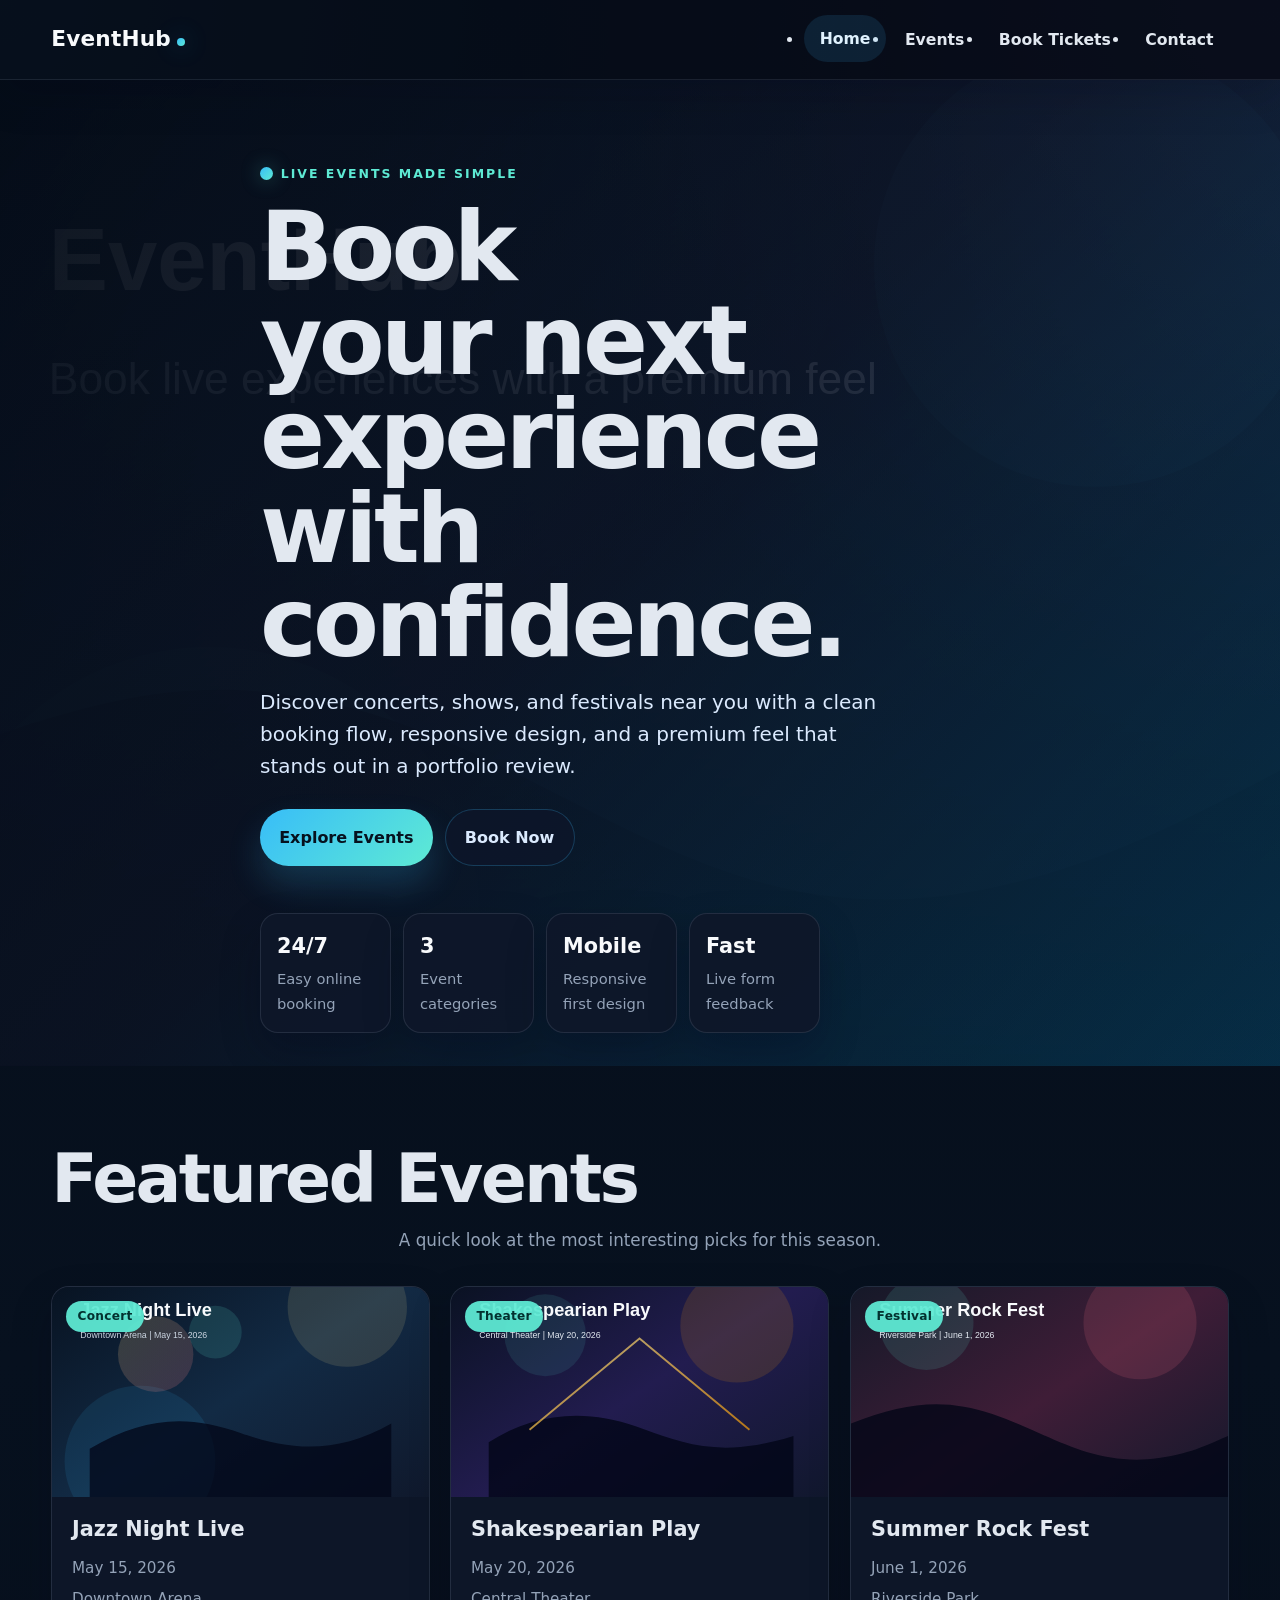
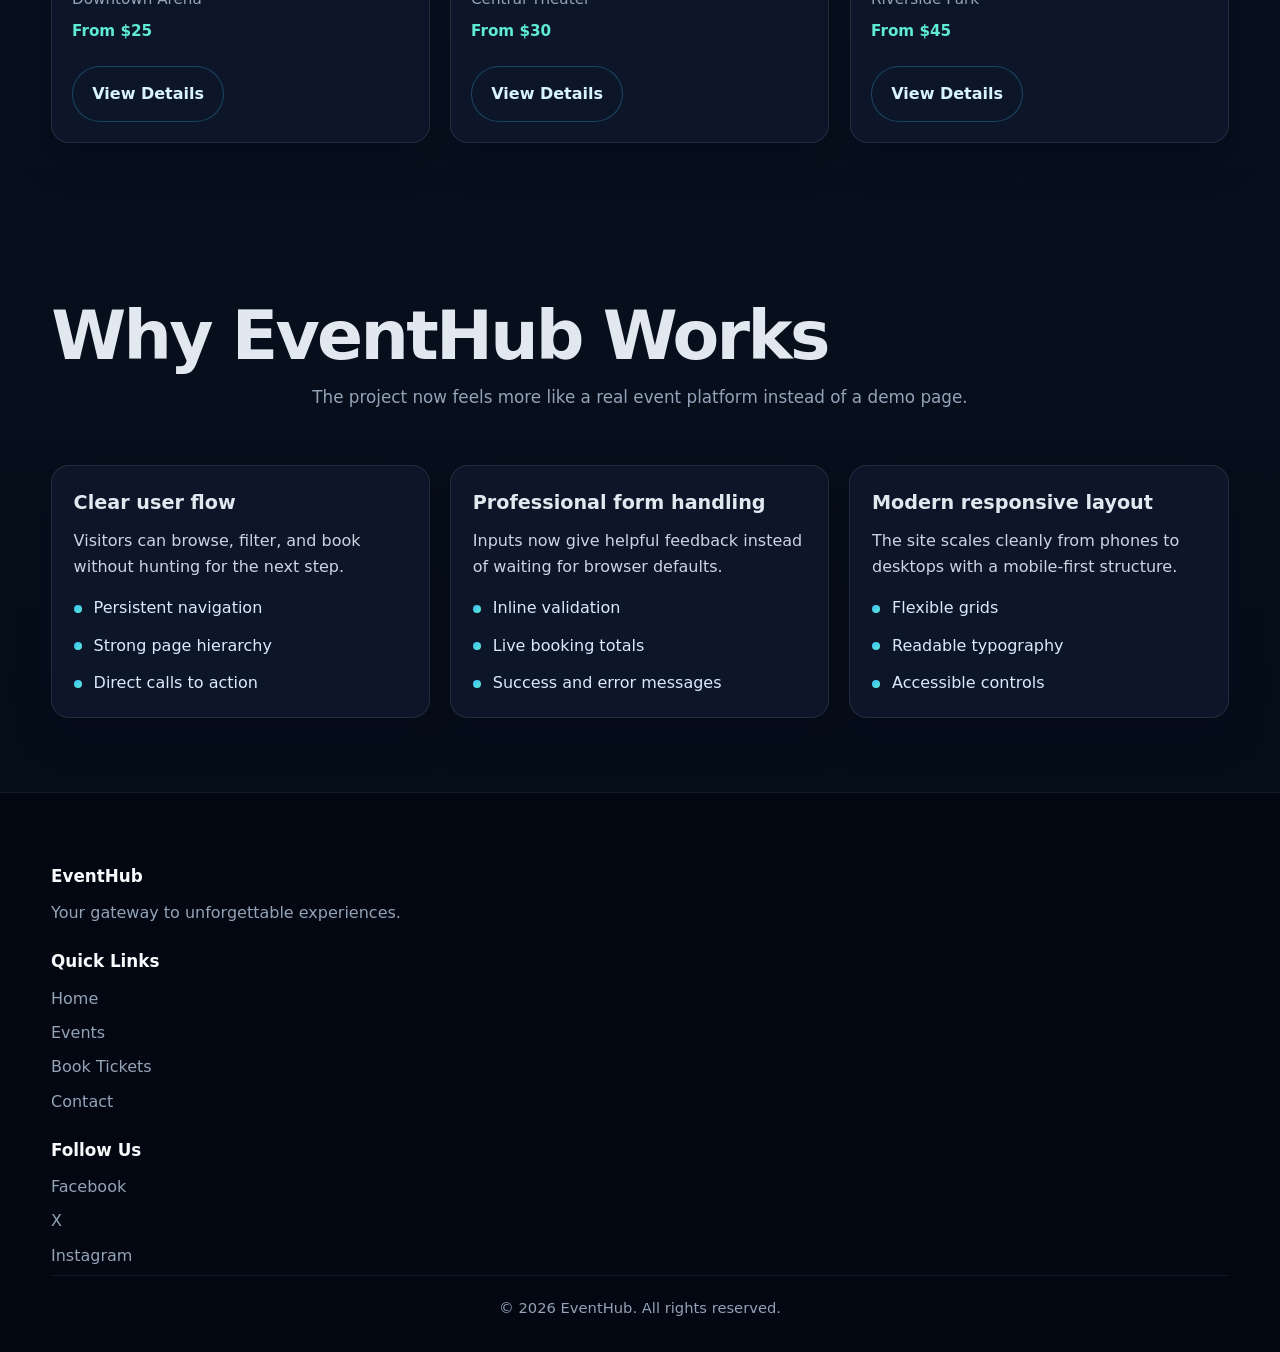
==== index.html @ 96f81054 "Initial version" ====
<!DOCTYPE html>
<html lang="en">
<head>
    <meta charset="UTF-8">
    <meta name="viewport" content="width=device-width, initial-scale=1.0">
    <meta
        name="description"
        content="EventHub is a polished event booking website for concerts, theater, and festivals with responsive browsing and easy ticket booking."
    >
    <title>EventHub | Book Your Next Experience</title>
    <link rel="stylesheet" href="css/styles.css">
</head>
<body>
    <a class="skip-link" href="#main-content">Skip to content</a>

    <nav class="navbar" aria-label="Primary">
        <div class="navbar-container container">
            <div class="navbar-logo">
                <a href="index.html">EventHub</a>
            </div>
            <button class="nav-toggle" type="button" aria-label="Toggle navigation" aria-controls="primary-navigation" aria-expanded="false">
                &#9776;
            </button>
            <ul class="nav-menu" id="primary-navigation">
                <li class="nav-item"><a href="index.html" class="nav-link active" aria-current="page">Home</a></li>
                <li class="nav-item"><a href="events.html" class="nav-link">Events</a></li>
                <li class="nav-item"><a href="booking.html" class="nav-link">Book Tickets</a></li>
                <li class="nav-item"><a href="contact.html" class="nav-link">Contact</a></li>
            </ul>
        </div>
    </nav>

    <main id="main-content">
        <section class="hero">
            <video autoplay muted loop playsinline class="hero-video" poster="images/hero-poster.svg">
                <source src="https://media.w3.org/cc0-video/flower.mp4" type="video/mp4">
                Your browser does not support the video tag.
            </video>
            <div class="hero-content container">
                <span class="hero-eyebrow">Live events made simple</span>
                <h1>Book your next experience with confidence.</h1>
                <p>
                    Discover concerts, shows, and festivals near you with a clean booking flow, responsive design,
                    and a premium feel that stands out in a portfolio review.
                </p>
                <div class="hero-actions">
                    <a href="events.html" class="cta-button">Explore Events</a>
                    <a href="booking.html" class="secondary-button">Book Now</a>
                </div>
                <ul class="hero-stats" aria-label="Platform highlights">
                    <li>
                        <strong>24/7</strong>
                        <span>Easy online booking</span>
                    </li>
                    <li>
                        <strong>3</strong>
                        <span>Event categories</span>
                    </li>
                    <li>
                        <strong>Mobile</strong>
                        <span>Responsive first design</span>
                    </li>
                    <li>
                        <strong>Fast</strong>
                        <span>Live form feedback</span>
                    </li>
                </ul>
            </div>
        </section>

        <section class="featured-events">
            <div class="container">
                <h2>Featured Events</h2>
                <p class="section-subtitle">A quick look at the most interesting picks for this season.</p>

                <div class="events-grid">
                    <article class="event-card">
                        <div class="event-image">
                            <img src="images/jazz-night.svg" alt="Jazz Night Live poster" loading="lazy" decoding="async">
                            <span class="event-badge">Concert</span>
                        </div>
                        <div class="event-info">
                            <h3>Jazz Night Live</h3>
                            <p class="event-date">May 15, 2026</p>
                            <p class="event-location">Downtown Arena</p>
                            <p class="event-price">From $25</p>
                            <a href="event-details.html" class="view-details-btn">View Details</a>
                        </div>
                    </article>

                    <article class="event-card">
                        <div class="event-image">
                            <img src="images/theater-play.svg" alt="Shakespearian Play poster" loading="lazy" decoding="async">
                            <span class="event-badge">Theater</span>
                        </div>
                        <div class="event-info">
                            <h3>Shakespearian Play</h3>
                            <p class="event-date">May 20, 2026</p>
                            <p class="event-location">Central Theater</p>
                            <p class="event-price">From $30</p>
                            <a href="event-details.html" class="view-details-btn">View Details</a>
                        </div>
                    </article>

                    <article class="event-card">
                        <div class="event-image">
                            <img src="images/rock-fest.svg" alt="Summer Rock Fest poster" loading="lazy" decoding="async">
                            <span class="event-badge">Festival</span>
                        </div>
                        <div class="event-info">
                            <h3>Summer Rock Fest</h3>
                            <p class="event-date">June 1, 2026</p>
                            <p class="event-location">Riverside Park</p>
                            <p class="event-price">From $45</p>
                            <a href="event-details.html" class="view-details-btn">View Details</a>
                        </div>
                    </article>
                </div>
            </div>
        </section>

        <section class="experience-section">
            <div class="container">
                <h2>Why EventHub Works</h2>
                <p class="section-subtitle">The project now feels more like a real event platform instead of a demo page.</p>

                <div class="experience-grid">
                    <article class="feature-card">
                        <h3>Clear user flow</h3>
                        <p>Visitors can browse, filter, and book without hunting for the next step.</p>
                        <ul class="feature-list">
                            <li>Persistent navigation</li>
                            <li>Strong page hierarchy</li>
                            <li>Direct calls to action</li>
                        </ul>
                    </article>

                    <article class="feature-card">
                        <h3>Professional form handling</h3>
                        <p>Inputs now give helpful feedback instead of waiting for browser defaults.</p>
                        <ul class="feature-list">
                            <li>Inline validation</li>
                            <li>Live booking totals</li>
                            <li>Success and error messages</li>
                        </ul>
                    </article>

                    <article class="feature-card">
                        <h3>Modern responsive layout</h3>
                        <p>The site scales cleanly from phones to desktops with a mobile-first structure.</p>
                        <ul class="feature-list">
                            <li>Flexible grids</li>
                            <li>Readable typography</li>
                            <li>Accessible controls</li>
                        </ul>
                    </article>
                </div>
            </div>
        </section>
    </main>

    <footer class="footer">
        <div class="container">
            <div class="footer-content">
                <div class="footer-section">
                    <h4>EventHub</h4>
                    <p>Your gateway to unforgettable experiences.</p>
                </div>
                <div class="footer-section">
                    <h4>Quick Links</h4>
                    <ul>
                        <li><a href="index.html">Home</a></li>
                        <li><a href="events.html">Events</a></li>
                        <li><a href="booking.html">Book Tickets</a></li>
                        <li><a href="contact.html">Contact</a></li>
                    </ul>
                </div>
                <div class="footer-section">
                    <h4>Follow Us</h4>
                    <ul>
                        <li><a href="https://www.facebook.com/" target="_blank" rel="noopener noreferrer">Facebook</a></li>
                        <li><a href="https://x.com/" target="_blank" rel="noopener noreferrer">X</a></li>
                        <li><a href="https://www.instagram.com/" target="_blank" rel="noopener noreferrer">Instagram</a></li>
                    </ul>
                </div>
            </div>
            <div class="footer-bottom">
                <p>&copy; 2026 EventHub. All rights reserved.</p>
            </div>
        </div>
    </footer>

    <script src="js/script.js"></script>
</body>
</html>
---- css/styles.css ----
:root {
    --bg: #07111f;
    --bg-elevated: rgba(11, 20, 34, 0.92);
    --surface: rgba(15, 23, 42, 0.92);
    --surface-strong: rgba(30, 41, 59, 0.9);
    --border: rgba(148, 163, 184, 0.16);
    --border-strong: rgba(56, 189, 248, 0.28);
    --text: #e2e8f0;
    --muted: #94a3b8;
    --accent: #38bdf8;
    --accent-2: #5eead4;
    --accent-3: #a78bfa;
    --success: #22c55e;
    --danger: #fb7185;
    --shadow-lg: 0 28px 70px rgba(2, 6, 23, 0.38);
    --shadow-md: 0 18px 40px rgba(2, 6, 23, 0.24);
    --radius-lg: 24px;
    --radius-md: 18px;
    --radius-sm: 12px;
    --container: 1200px;
}

* {
    box-sizing: border-box;
    margin: 0;
    padding: 0;
}

html {
    scroll-behavior: smooth;
}

body {
    min-height: 100vh;
    font-family: Inter, "Segoe UI", system-ui, -apple-system, BlinkMacSystemFont, sans-serif;
    line-height: 1.6;
    color: var(--text);
    background:
        radial-gradient(circle at top left, rgba(56, 189, 248, 0.16), transparent 28%),
        radial-gradient(circle at top right, rgba(167, 139, 250, 0.14), transparent 24%),
        linear-gradient(180deg, #050b16 0%, #07111f 46%, #050b16 100%);
    overflow-x: hidden;
    -webkit-font-smoothing: antialiased;
    text-rendering: optimizeLegibility;
}

body::before {
    content: "";
    position: fixed;
    inset: 0;
    pointer-events: none;
    background-image:
        linear-gradient(rgba(148, 163, 184, 0.03) 1px, transparent 1px),
        linear-gradient(90deg, rgba(148, 163, 184, 0.03) 1px, transparent 1px);
    background-size: 32px 32px;
    mask-image: linear-gradient(180deg, rgba(0, 0, 0, 0.22), transparent 72%);
}

a {
    color: inherit;
    text-decoration: none;
}

img,
video {
    display: block;
    max-width: 100%;
}

button,
input,
select,
textarea {
    font: inherit;
}

button {
    cursor: pointer;
}

.container {
    width: min(92%, var(--container));
    margin: 0 auto;
}

.skip-link {
    position: absolute;
    left: 1rem;
    top: -4rem;
    z-index: 2000;
    padding: 0.85rem 1rem;
    border-radius: 999px;
    background: var(--accent);
    color: #05111f;
    font-weight: 800;
    transition: top 0.2s ease;
}

.skip-link:focus {
    top: 1rem;
}

.navbar {
    position: sticky;
    top: 0;
    z-index: 1000;
    border-bottom: 1px solid rgba(148, 163, 184, 0.14);
    background: rgba(5, 11, 22, 0.8);
    backdrop-filter: blur(18px);
    box-shadow: 0 16px 40px rgba(2, 6, 23, 0.18);
}

.navbar-container {
    display: flex;
    align-items: center;
    justify-content: space-between;
    gap: 1rem;
    padding: 1rem 0;
}

.navbar-logo {
    display: flex;
    align-items: center;
    gap: 0.65rem;
}

.navbar-logo a {
    font-size: 1.35rem;
    font-weight: 900;
    letter-spacing: 0.01em;
    color: #f8fafc;
}

.navbar-logo a::after {
    content: "";
    display: inline-block;
    width: 0.55rem;
    height: 0.55rem;
    margin-left: 0.35rem;
    border-radius: 50%;
    background: linear-gradient(135deg, var(--accent), var(--accent-2));
    box-shadow: 0 0 24px rgba(56, 189, 248, 0.45);
}

.nav-toggle {
    display: inline-flex;
    align-items: center;
    justify-content: center;
    min-width: 44px;
    min-height: 44px;
    border: 1px solid rgba(148, 163, 184, 0.18);
    border-radius: 999px;
    background: rgba(15, 23, 42, 0.82);
    color: var(--text);
    font-size: 1.15rem;
    line-height: 1;
    transition: transform 0.2s ease, border-color 0.2s ease, background-color 0.2s ease;
}

.nav-toggle:hover,
.nav-toggle:focus-visible {
    border-color: rgba(56, 189, 248, 0.36);
    background: rgba(56, 189, 248, 0.12);
    transform: translateY(-1px);
    outline: none;
}

.nav-menu {
    display: none;
    width: 100%;
    flex-direction: column;
    gap: 0.5rem;
    padding: 0.85rem;
    margin-top: 0.4rem;
    border: 1px solid var(--border);
    border-radius: var(--radius-md);
    background: rgba(5, 11, 22, 0.94);
    box-shadow: var(--shadow-md);
}

.nav-menu.active {
    display: flex;
}

.nav-link {
    display: block;
    padding: 0.85rem 1rem;
    border-radius: 999px;
    color: var(--text);
    font-size: 0.98rem;
    font-weight: 700;
    text-align: center;
    transition: color 0.2s ease, background-color 0.2s ease, transform 0.2s ease;
}

.nav-link:hover,
.nav-link.active {
    color: #e0f2fe;
    background: rgba(56, 189, 248, 0.12);
    transform: translateY(-1px);
}

.hero {
    position: relative;
    isolation: isolate;
    display: grid;
    place-items: center;
    min-height: calc(100vh - 76px);
    padding: 4.5rem 0 4rem;
    overflow: hidden;
}

.hero-video {
    position: absolute;
    inset: 0;
    width: 100%;
    height: 100%;
    object-fit: cover;
    z-index: -2;
    opacity: 0.32;
    filter: saturate(0.9) contrast(1.05);
}

.hero::before {
    content: "";
    position: absolute;
    inset: 0;
    z-index: -1;
    background:
        linear-gradient(135deg, rgba(5, 11, 22, 0.9) 0%, rgba(15, 23, 42, 0.58) 48%, rgba(14, 165, 233, 0.22) 100%),
        linear-gradient(180deg, rgba(5, 11, 22, 0.1) 0%, rgba(5, 11, 22, 0.72) 100%);
}

.hero-content {
    width: min(100%, 760px);
    text-align: center;
}

.hero-eyebrow,
.detail-eyebrow {
    display: inline-flex;
    align-items: center;
    gap: 0.5rem;
    margin-bottom: 1rem;
    color: var(--accent-2);
    font-size: 0.78rem;
    font-weight: 800;
    letter-spacing: 0.16em;
    text-transform: uppercase;
}

.hero-eyebrow::before,
.detail-eyebrow::before {
    content: "";
    width: 0.8rem;
    height: 0.8rem;
    border-radius: 999px;
    background: linear-gradient(135deg, var(--accent), var(--accent-2));
    box-shadow: 0 0 20px rgba(94, 234, 212, 0.36);
}

.hero-content h1,
.page-hero h1,
.featured-events h2,
.experience-section h2,
.detail-title {
    font-weight: 900;
    line-height: 0.98;
    letter-spacing: -0.04em;
    text-wrap: balance;
}

.hero-content h1 {
    font-size: clamp(2.85rem, 10vw, 6rem);
    margin-bottom: 1rem;
}

.hero-content p {
    width: min(100%, 640px);
    margin: 0 auto 1.7rem;
    color: #dbeafe;
    font-size: clamp(1.05rem, 2.2vw, 1.25rem);
}

.hero-actions {
    display: flex;
    flex-direction: column;
    align-items: stretch;
    gap: 0.75rem;
    width: min(100%, 360px);
    margin: 0 auto;
}

.cta-button,
.secondary-button,
.view-details-btn,
.form-submit,
.detail-cta {
    display: inline-flex;
    align-items: center;
    justify-content: center;
    min-height: 48px;
    padding: 0.9rem 1.2rem;
    border-radius: 999px;
    font-weight: 800;
    transition: transform 0.2s ease, box-shadow 0.2s ease, background-color 0.2s ease, color 0.2s ease, border-color 0.2s ease;
}

.cta-button,
.form-submit {
    background: linear-gradient(135deg, var(--accent), var(--accent-2));
    color: #06111e;
    box-shadow: 0 18px 34px rgba(56, 189, 248, 0.2);
    border: 0;
}

.secondary-button,
.view-details-btn {
    border: 1px solid rgba(56, 189, 248, 0.24);
    background: rgba(15, 23, 42, 0.72);
    color: #dbeafe;
}

.cta-button:hover,
.secondary-button:hover,
.view-details-btn:hover,
.form-submit:hover,
.detail-cta:hover {
    transform: translateY(-2px);
}

.cta-button:hover,
.form-submit:hover {
    box-shadow: 0 22px 42px rgba(56, 189, 248, 0.24);
}

.hero-stats {
    display: grid;
    grid-template-columns: repeat(2, minmax(0, 1fr));
    gap: 0.75rem;
    width: min(100%, 560px);
    margin: 1.6rem auto 0;
    list-style: none;
}

.hero-stats li,
.feature-card,
.contact-card,
.booking-summary,
.detail-panel,
.event-card,
.info-panel {
    border: 1px solid var(--border);
    border-radius: var(--radius-md);
    background: var(--surface);
    box-shadow: var(--shadow-md);
}

.hero-stats li {
    padding: 1rem 1rem 0.95rem;
    text-align: left;
}

.hero-stats strong {
    display: block;
    margin-bottom: 0.15rem;
    font-size: 1.3rem;
    color: #f8fafc;
}

.hero-stats span {
    color: var(--muted);
    font-size: 0.92rem;
}

.page-hero,
.featured-events,
.experience-section,
.page-section {
    padding: 4.25rem 0;
}

.page-hero {
    padding-bottom: 1.5rem;
}

.page-hero h1,
.featured-events h2,
.experience-section h2,
.detail-title {
    font-size: clamp(2.35rem, 6vw, 4.25rem);
}

.section-subtitle {
    width: min(100%, 700px);
    margin: 0.9rem auto 0;
    color: var(--muted);
    font-size: 1.05rem;
    text-align: center;
}

.page-hero .section-subtitle {
    margin-top: 1rem;
}

.events-grid,
.experience-grid,
.contact-layout,
.booking-layout,
.detail-layout {
    display: grid;
    gap: 1.25rem;
}

.events-grid {
    margin-top: 2rem;
}

.event-filters {
    display: flex;
    flex-wrap: wrap;
    justify-content: center;
    gap: 0.65rem;
    margin-top: 1.5rem;
}

.filter-btn {
    min-height: 42px;
    padding: 0.7rem 1rem;
    border: 1px solid rgba(148, 163, 184, 0.18);
    border-radius: 999px;
    background: rgba(15, 23, 42, 0.7);
    color: #cbd5e1;
    font-weight: 800;
    transition: transform 0.2s ease, background-color 0.2s ease, color 0.2s ease, border-color 0.2s ease;
}

.filter-btn:hover,
.filter-btn:focus-visible {
    transform: translateY(-1px);
    border-color: rgba(56, 189, 248, 0.32);
    outline: none;
}

.filter-btn.active {
    border-color: transparent;
    background: linear-gradient(135deg, var(--accent), var(--accent-2));
    color: #06111e;
}

.filter-status {
    margin-top: 1rem;
    color: var(--muted);
    text-align: center;
    font-size: 0.95rem;
}

.event-card {
    overflow: hidden;
    transition: transform 0.22s ease, border-color 0.22s ease, box-shadow 0.22s ease, opacity 0.22s ease, max-height 0.3s ease, margin 0.3s ease;
}

.event-card:hover {
    transform: translateY(-6px);
    border-color: rgba(56, 189, 248, 0.32);
    box-shadow: 0 24px 54px rgba(2, 6, 23, 0.34);
}

.event-card.is-hidden {
    max-height: 0;
    margin: 0;
    opacity: 0;
    pointer-events: none;
}

.event-image {
    position: relative;
    overflow: hidden;
}

.event-image img {
    width: 100%;
    height: 210px;
    object-fit: cover;
    transition: transform 0.4s ease, filter 0.4s ease;
}

.event-card:hover .event-image img {
    transform: scale(1.05);
    filter: saturate(1.08);
}

.event-badge {
    position: absolute;
    top: 0.9rem;
    left: 0.9rem;
    padding: 0.35rem 0.7rem;
    border-radius: 999px;
    background: rgba(94, 234, 212, 0.94);
    color: #03312f;
    font-size: 0.76rem;
    font-weight: 900;
    letter-spacing: 0.02em;
}

.event-info {
    padding: 1.25rem;
}

.event-info h3 {
    margin-bottom: 0.85rem;
    font-size: 1.3rem;
    line-height: 1.2;
}

.event-date,
.event-location,
.event-price {
    margin-bottom: 0.45rem;
    color: var(--muted);
    font-size: 0.95rem;
}

.event-price {
    color: var(--accent-2);
    font-weight: 800;
}

.view-details-btn {
    margin-top: 1rem;
    border-color: rgba(56, 189, 248, 0.28);
    color: #d8f5ff;
}

.experience-grid {
    margin-top: 2rem;
}

.feature-card,
.info-panel {
    padding: 1.35rem;
}

.feature-card h3,
.contact-card h3,
.booking-summary h2,
.detail-panel h2 {
    margin-bottom: 0.6rem;
    font-size: 1.2rem;
}

.feature-card p,
.contact-card p,
.booking-summary p,
.detail-panel p {
    color: #cbd5e1;
}

.feature-list,
.detail-list,
.contact-list {
    list-style: none;
}

.feature-list {
    display: grid;
    gap: 0.75rem;
    margin-top: 1rem;
}

.feature-list li,
.detail-list li {
    position: relative;
    padding-left: 1.25rem;
    color: #dbeafe;
}

.feature-list li::before,
.detail-list li::before {
    content: "";
    position: absolute;
    left: 0;
    top: 0.6rem;
    width: 0.5rem;
    height: 0.5rem;
    border-radius: 999px;
    background: linear-gradient(135deg, var(--accent), var(--accent-2));
}

.detail-layout {
    margin-top: 2rem;
}

.detail-media {
    overflow: hidden;
    border-radius: var(--radius-lg);
    border: 1px solid rgba(148, 163, 184, 0.14);
    box-shadow: var(--shadow-lg);
}

.detail-media img {
    width: 100%;
    min-height: 280px;
    object-fit: cover;
}

.detail-panel {
    padding: 1.4rem;
}

.detail-block {
    padding-bottom: 1rem;
    margin-bottom: 1rem;
    border-bottom: 1px solid rgba(148, 163, 184, 0.12);
}

.detail-block:last-of-type {
    margin-bottom: 1.2rem;
    padding-bottom: 0;
    border-bottom: 0;
}

.detail-label {
    display: inline-block;
    margin-bottom: 0.45rem;
    color: var(--accent-2);
    font-size: 0.75rem;
    font-weight: 900;
    letter-spacing: 0.14em;
    text-transform: uppercase;
}

.detail-list {
    display: grid;
    gap: 0.65rem;
    margin-top: 0.3rem;
}

.detail-cta {
    width: 100%;
    border: 0;
    color: #06111e;
    background: linear-gradient(135deg, var(--accent), var(--accent-2));
}

.booking-layout {
    margin-top: 2rem;
}

.booking-form,
.contact-form {
    padding: 1.35rem;
    border: 1px solid var(--border);
    border-radius: var(--radius-lg);
    background: rgba(15, 23, 42, 0.88);
    box-shadow: var(--shadow-lg);
}

.form-row {
    margin-bottom: 1rem;
}

.booking-form label,
.contact-form label {
    display: inline-flex;
    align-items: center;
    gap: 0.35rem;
    margin-bottom: 0.55rem;
    color: #f8fafc;
    font-weight: 700;
}

.required-mark {
    color: var(--accent-2);
    font-weight: 900;
}

.booking-form input,
.booking-form select,
.booking-form textarea,
.contact-form input,
.contact-form select,
.contact-form textarea {
    width: 100%;
    min-height: 48px;
    padding: 0.82rem 0.95rem;
    border: 1px solid rgba(148, 163, 184, 0.18);
    border-radius: var(--radius-sm);
    background: rgba(7, 17, 31, 0.92);
    color: var(--text);
    transition: border-color 0.2s ease, box-shadow 0.2s ease, transform 0.2s ease, background-color 0.2s ease;
}

.booking-form textarea,
.contact-form textarea {
    min-height: 140px;
    resize: vertical;
}

.booking-form input::placeholder,
.contact-form input::placeholder,
.contact-form textarea::placeholder {
    color: #7b8ba3;
}

.booking-form input:focus,
.booking-form select:focus,
.booking-form textarea:focus,
.contact-form input:focus,
.contact-form select:focus,
.contact-form textarea:focus {
    outline: none;
    border-color: var(--accent);
    box-shadow: 0 0 0 4px rgba(56, 189, 248, 0.15);
    background: rgba(7, 17, 31, 1);
}

.booking-form .is-invalid,
.contact-form .is-invalid {
    border-color: rgba(251, 113, 133, 0.9);
    box-shadow: 0 0 0 4px rgba(251, 113, 133, 0.12);
}

.field-help,
.field-error {
    margin-top: 0.45rem;
    font-size: 0.88rem;
}

.field-help {
    color: var(--muted);
}

.field-error {
    min-height: 1.05em;
    color: #fecaca;
}

.booking-summary {
    margin-top: 1rem;
    padding: 1.15rem;
    background: rgba(30, 41, 59, 0.76);
}

.summary-list {
    display: grid;
    gap: 0.8rem;
    margin-top: 1rem;
}

.summary-list div {
    display: flex;
    align-items: baseline;
    justify-content: space-between;
    gap: 1rem;
    padding-bottom: 0.75rem;
    border-bottom: 1px solid rgba(148, 163, 184, 0.12);
}

.summary-list div:last-child {
    padding-bottom: 0;
    border-bottom: 0;
}

.summary-list dt {
    color: var(--muted);
    font-size: 0.9rem;
}

.summary-list dd {
    color: #f8fafc;
    font-weight: 800;
    text-align: right;
}

.form-message {
    min-height: 1.4em;
    margin-top: 1rem;
    font-weight: 700;
    text-align: center;
}

.form-message.is-success {
    color: var(--success);
}

.form-message.is-error {
    color: #fca5a5;
}

.contact-layout {
    margin-top: 2rem;
}

.contact-card {
    padding: 1.35rem;
}

.contact-list {
    display: grid;
    gap: 0.9rem;
    margin-top: 1rem;
}

.contact-list li {
    display: grid;
    gap: 0.25rem;
}

.contact-list strong {
    color: #f8fafc;
}

.contact-list span,
.contact-list a {
    color: var(--muted);
}

.footer {
    margin-top: 1rem;
    padding: 3rem 0 2rem;
    border-top: 1px solid rgba(148, 163, 184, 0.12);
    background: rgba(3, 7, 18, 0.9);
}

.footer-content {
    display: grid;
    gap: 1.4rem;
}

.footer-section h4 {
    margin-bottom: 0.65rem;
    color: #f8fafc;
    font-size: 1.05rem;
}

.footer-section p,
.footer-section a,
.footer-bottom {
    color: var(--muted);
}

.footer-section ul {
    list-style: none;
    display: grid;
    gap: 0.55rem;
}

.footer-section a:hover {
    color: #dbeafe;
}

.footer-bottom {
    margin-top: 1.8rem;
    padding-top: 1.25rem;
    border-top: 1px solid rgba(148, 163, 184, 0.12);
    text-align: center;
    font-size: 0.92rem;
}

.scroll-reveal {
    opacity: 0;
    transform: translateY(18px);
    transition: opacity 0.7s ease, transform 0.7s ease;
    will-change: opacity, transform;
}

.scroll-reveal.is-visible {
    opacity: 1;
    transform: translateY(0);
}

.hero-content.scroll-reveal {
    transform: translateY(10px);
}

.hero-stats.scroll-reveal,
.events-grid.scroll-reveal,
.experience-grid.scroll-reveal,
.booking-layout.scroll-reveal,
.contact-layout.scroll-reveal,
.detail-layout.scroll-reveal,
.footer-content.scroll-reveal {
    transform: translateY(22px);
}

@keyframes fadeIn {
    from {
        opacity: 0;
    }

    to {
        opacity: 1;
    }
}

body {
    animation: fadeIn 0.4s ease both;
}

@media (min-width: 640px) {
    .hero-actions {
        flex-direction: row;
        justify-content: center;
        width: auto;
    }

    .hero-stats {
        grid-template-columns: repeat(4, minmax(0, 1fr));
    }

    .booking-layout,
    .contact-layout {
        grid-template-columns: minmax(0, 1fr);
    }

    .events-grid {
        grid-template-columns: repeat(2, minmax(0, 1fr));
    }

    .experience-grid {
        grid-template-columns: repeat(2, minmax(0, 1fr));
    }
}

@media (min-width: 900px) {
    .navbar-container {
        gap: 1.25rem;
    }

    .nav-toggle {
        display: none;
    }

    .nav-menu {
        display: flex;
        width: auto;
        flex-direction: row;
        align-items: center;
        gap: 0.25rem;
        padding: 0;
        margin: 0;
        border: 0;
        border-radius: 0;
        background: transparent;
        box-shadow: none;
    }

    .nav-link {
        padding: 0.7rem 0.95rem;
    }

    .page-hero,
    .featured-events,
    .experience-section,
    .page-section {
        padding: 5rem 0;
    }

    .hero {
        min-height: calc(100vh - 84px);
    }

    .events-grid {
        grid-template-columns: repeat(3, minmax(0, 1fr));
    }

    .experience-grid {
        grid-template-columns: repeat(3, minmax(0, 1fr));
    }

    .booking-layout {
        grid-template-columns: minmax(0, 1.15fr) minmax(320px, 0.85fr);
        align-items: start;
    }

    .contact-layout {
        grid-template-columns: minmax(280px, 0.78fr) minmax(0, 1.22fr);
        align-items: start;
    }

    .detail-layout {
        grid-template-columns: minmax(0, 1.28fr) minmax(320px, 0.72fr);
        align-items: start;
    }
}

@media (min-width: 1100px) {
    .hero-content {
        text-align: left;
    }

    .hero-content p {
        margin-left: 0;
        margin-right: 0;
    }

    .hero-actions {
        justify-content: flex-start;
    }

    .hero-stats {
        margin-left: 0;
        margin-right: 0;
    }

    .page-hero h1,
    .page-hero .section-subtitle,
    .featured-events h2,
    .experience-section h2 {
        text-align: left;
    }
}

@media (max-width: 899.98px) {
    .page-hero h1,
    .featured-events h2,
    .experience-section h2,
    .detail-title {
        text-align: center;
    }
}

@media (max-width: 639.98px) {
    .hero {
        min-height: 82vh;
        padding: 4rem 0 3rem;
    }

    .hero-stats {
        grid-template-columns: 1fr 1fr;
    }

    .event-image img {
        height: 190px;
    }

    .booking-form,
    .contact-form,
    .booking-summary,
    .contact-card,
    .detail-panel,
    .feature-card,
    .info-panel {
        padding: 1.1rem;
    }

    .footer-content {
        gap: 1.1rem;
    }
}

@media (prefers-reduced-motion: reduce) {
    html {
        scroll-behavior: auto;
    }

    *,
    *::before,
    *::after {
        animation-duration: 0.01ms !important;
        animation-iteration-count: 1 !important;
        transition-duration: 0.01ms !important;
        scroll-behavior: auto !important;
    }

    .scroll-reveal,
    .scroll-reveal.is-visible {
        opacity: 1;
        transform: none;
    }
}
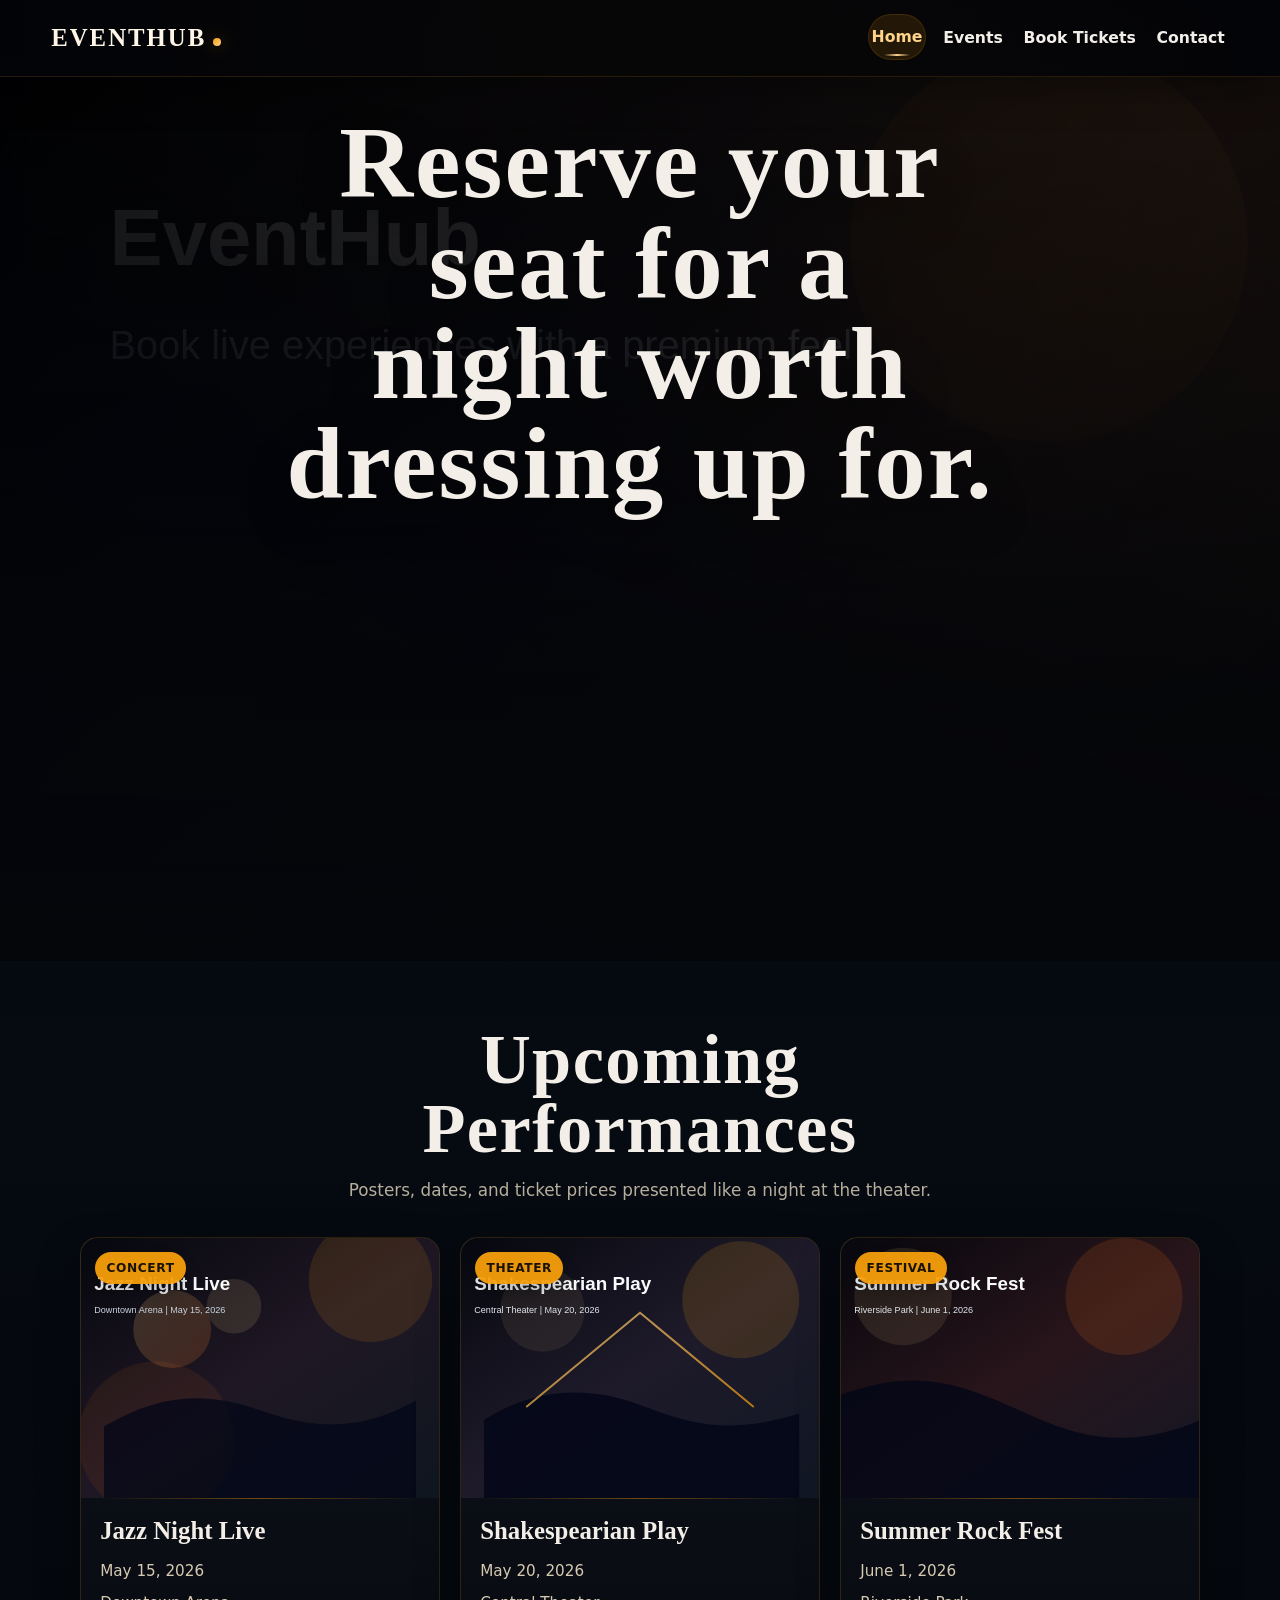
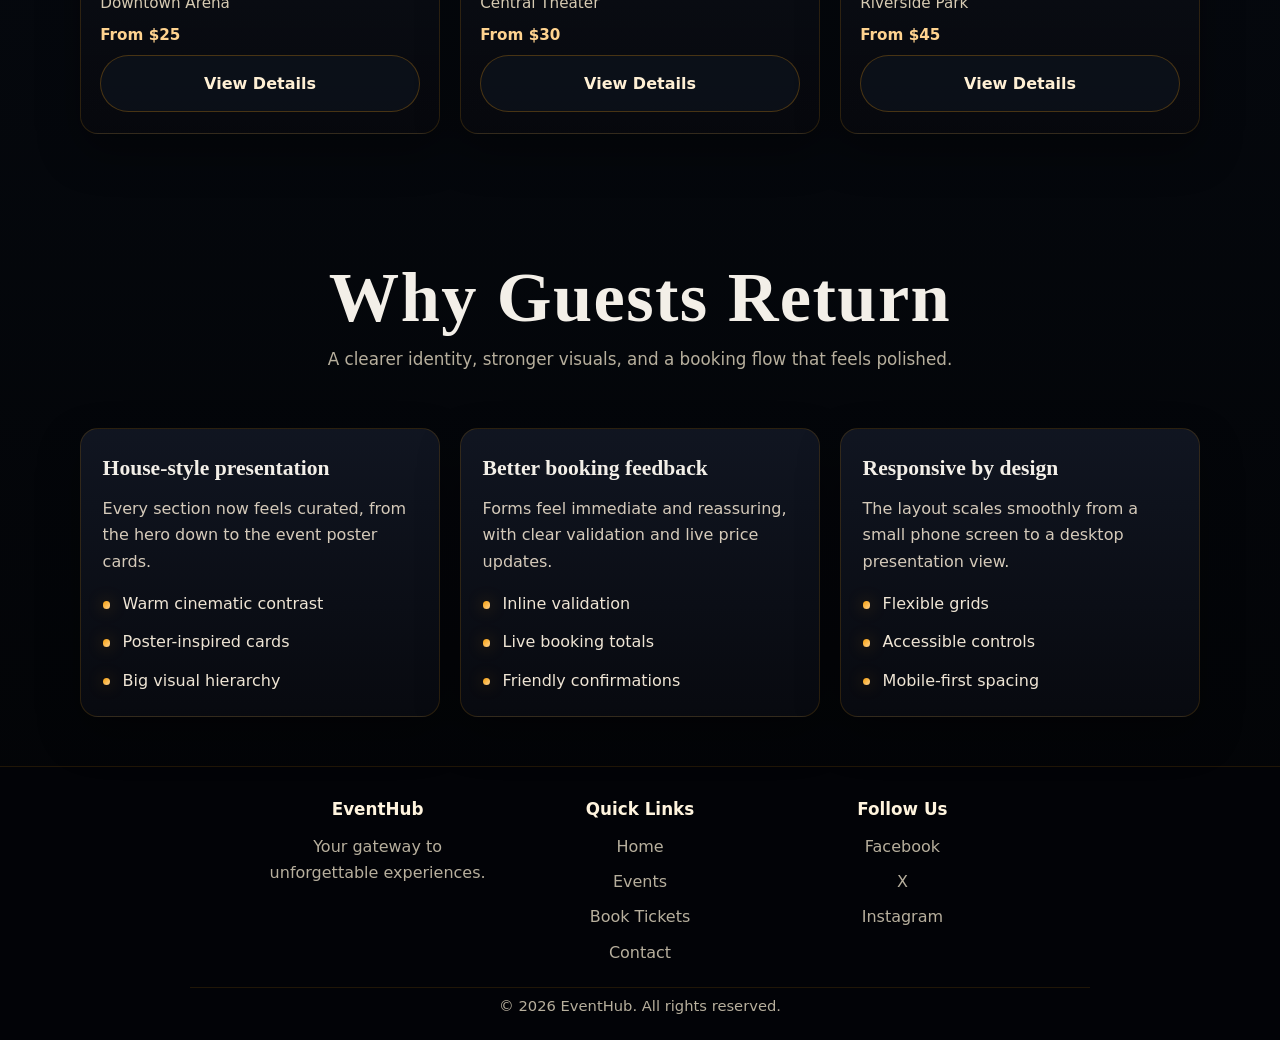
==== commit bf911650: "Polish navbar and layout" ====
--- a/index.html
+++ b/index.html
@@ -37,44 +37,47 @@
                 Your browser does not support the video tag.
             </video>
             <div class="hero-content container">
-                <span class="hero-eyebrow">Live events made simple</span>
-                <h1>Book your next experience with confidence.</h1>
-                <p>
-                    Discover concerts, shows, and festivals near you with a clean booking flow, responsive design,
-                    and a premium feel that stands out in a portfolio review.
-                </p>
-                <div class="hero-actions">
-                    <a href="events.html" class="cta-button">Explore Events</a>
-                    <a href="booking.html" class="secondary-button">Book Now</a>
-                </div>
-                <ul class="hero-stats" aria-label="Platform highlights">
-                    <li>
-                        <strong>24/7</strong>
-                        <span>Easy online booking</span>
-                    </li>
-                    <li>
-                        <strong>3</strong>
-                        <span>Event categories</span>
-                    </li>
-                    <li>
-                        <strong>Mobile</strong>
-                        <span>Responsive first design</span>
-                    </li>
-                    <li>
-                        <strong>Fast</strong>
-                        <span>Live form feedback</span>
-                    </li>
-                </ul>
+                <h1>Reserve your seat for a night worth dressing up for.</h1>
+                <div class="hero-copy">
+                    <p>
+                        Discover concerts, theater, and special performances wrapped in a cinematic booking experience.
+                        Elegant, responsive, and designed to feel like a real venue website.
+                    </p>
+                    <div class="hero-actions">
+                        <a href="events.html" class="cta-button btn btn-primary">See Upcoming Shows</a>
+                        <a href="booking.html" class="secondary-button btn btn-secondary">Reserve Your Seat</a>
+                    </div>
+                    <ul class="hero-stats" aria-label="Platform highlights">
+                        <li>
+                            <strong>Premium</strong>
+                            <span>Venue-inspired design</span>
+                        </li>
+                        <li>
+                            <strong>4</strong>
+                            <span>Featured performances</span>
+                        </li>
+                        <li>
+                            <strong>Mobile</strong>
+                            <span>Responsive first layout</span>
+                        </li>
+                        <li>
+                            <strong>Live</strong>
+                            <span>Booking feedback</span>
+                        </li>
+                    </ul>
+                </div>
             </div>
         </section>
 
-        <section class="featured-events">
+        <section class="featured-events section">
             <div class="container">
-                <h2>Featured Events</h2>
-                <p class="section-subtitle">A quick look at the most interesting picks for this season.</p>
+                <div class="section-header">
+                    <h2>Upcoming Performances</h2>
+                    <p class="section-subtitle">Posters, dates, and ticket prices presented like a night at the theater.</p>
+                </div>
 
                 <div class="events-grid">
-                    <article class="event-card">
+                    <article class="event-card card">
                         <div class="event-image">
                             <img src="images/jazz-night.svg" alt="Jazz Night Live poster" loading="lazy" decoding="async">
                             <span class="event-badge">Concert</span>
@@ -84,11 +87,11 @@
                             <p class="event-date">May 15, 2026</p>
                             <p class="event-location">Downtown Arena</p>
                             <p class="event-price">From $25</p>
-                            <a href="event-details.html" class="view-details-btn">View Details</a>
-                        </div>
-                    </article>
-
-                    <article class="event-card">
+                            <a href="event-details.html" class="view-details-btn btn btn-secondary">View Details</a>
+                        </div>
+                    </article>
+
+                    <article class="event-card card">
                         <div class="event-image">
                             <img src="images/theater-play.svg" alt="Shakespearian Play poster" loading="lazy" decoding="async">
                             <span class="event-badge">Theater</span>
@@ -98,11 +101,11 @@
                             <p class="event-date">May 20, 2026</p>
                             <p class="event-location">Central Theater</p>
                             <p class="event-price">From $30</p>
-                            <a href="event-details.html" class="view-details-btn">View Details</a>
-                        </div>
-                    </article>
-
-                    <article class="event-card">
+                            <a href="event-details.html" class="view-details-btn btn btn-secondary">View Details</a>
+                        </div>
+                    </article>
+
+                    <article class="event-card card">
                         <div class="event-image">
                             <img src="images/rock-fest.svg" alt="Summer Rock Fest poster" loading="lazy" decoding="async">
                             <span class="event-badge">Festival</span>
@@ -112,46 +115,48 @@
                             <p class="event-date">June 1, 2026</p>
                             <p class="event-location">Riverside Park</p>
                             <p class="event-price">From $45</p>
-                            <a href="event-details.html" class="view-details-btn">View Details</a>
+                            <a href="event-details.html" class="view-details-btn btn btn-secondary">View Details</a>
                         </div>
                     </article>
                 </div>
             </div>
         </section>
 
-        <section class="experience-section">
+        <section class="experience-section section">
             <div class="container">
-                <h2>Why EventHub Works</h2>
-                <p class="section-subtitle">The project now feels more like a real event platform instead of a demo page.</p>
+                <div class="section-header">
+                    <h2>Why Guests Return</h2>
+                    <p class="section-subtitle">A clearer identity, stronger visuals, and a booking flow that feels polished.</p>
+                </div>
 
                 <div class="experience-grid">
-                    <article class="feature-card">
-                        <h3>Clear user flow</h3>
-                        <p>Visitors can browse, filter, and book without hunting for the next step.</p>
+                    <article class="feature-card card">
+                        <h3>House-style presentation</h3>
+                        <p>Every section now feels curated, from the hero down to the event poster cards.</p>
                         <ul class="feature-list">
-                            <li>Persistent navigation</li>
-                            <li>Strong page hierarchy</li>
-                            <li>Direct calls to action</li>
+                            <li>Warm cinematic contrast</li>
+                            <li>Poster-inspired cards</li>
+                            <li>Big visual hierarchy</li>
                         </ul>
                     </article>
 
-                    <article class="feature-card">
-                        <h3>Professional form handling</h3>
-                        <p>Inputs now give helpful feedback instead of waiting for browser defaults.</p>
+                    <article class="feature-card card">
+                        <h3>Better booking feedback</h3>
+                        <p>Forms feel immediate and reassuring, with clear validation and live price updates.</p>
                         <ul class="feature-list">
                             <li>Inline validation</li>
                             <li>Live booking totals</li>
-                            <li>Success and error messages</li>
+                            <li>Friendly confirmations</li>
                         </ul>
                     </article>
 
-                    <article class="feature-card">
-                        <h3>Modern responsive layout</h3>
-                        <p>The site scales cleanly from phones to desktops with a mobile-first structure.</p>
+                    <article class="feature-card card">
+                        <h3>Responsive by design</h3>
+                        <p>The layout scales smoothly from a small phone screen to a desktop presentation view.</p>
                         <ul class="feature-list">
                             <li>Flexible grids</li>
-                            <li>Readable typography</li>
                             <li>Accessible controls</li>
+                            <li>Mobile-first spacing</li>
                         </ul>
                     </article>
                 </div>
--- a/css/styles.css
+++ b/css/styles.css
@@ -1,19 +1,22 @@
 :root {
-    --bg: #07111f;
-    --bg-elevated: rgba(11, 20, 34, 0.92);
-    --surface: rgba(15, 23, 42, 0.92);
-    --surface-strong: rgba(30, 41, 59, 0.9);
-    --border: rgba(148, 163, 184, 0.16);
-    --border-strong: rgba(56, 189, 248, 0.28);
-    --text: #e2e8f0;
-    --muted: #94a3b8;
-    --accent: #38bdf8;
-    --accent-2: #5eead4;
-    --accent-3: #a78bfa;
-    --success: #22c55e;
-    --danger: #fb7185;
-    --shadow-lg: 0 28px 70px rgba(2, 6, 23, 0.38);
-    --shadow-md: 0 18px 40px rgba(2, 6, 23, 0.24);
+    --bg: #05070d;
+    --bg-elevated: rgba(8, 12, 22, 0.92);
+    --surface: rgba(13, 18, 30, 0.92);
+    --surface-strong: rgba(18, 24, 38, 0.96);
+    --surface-soft: rgba(25, 31, 46, 0.9);
+    --border: rgba(245, 158, 11, 0.16);
+    --border-strong: rgba(245, 158, 11, 0.32);
+    --text: #f3efe8;
+    --muted: #b7af9d;
+    --muted-strong: #d6cab2;
+    --accent: #f59e0b;
+    --accent-2: #f97316;
+    --accent-3: #d4af37;
+    --success: #86efac;
+    --danger: #fda4af;
+    --shadow-lg: 0 30px 80px rgba(0, 0, 0, 0.52);
+    --shadow-md: 0 18px 42px rgba(0, 0, 0, 0.35);
+    --shadow-soft: 0 12px 26px rgba(0, 0, 0, 0.22);
     --radius-lg: 24px;
     --radius-md: 18px;
     --radius-sm: 12px;
@@ -32,16 +35,17 @@
 
 body {
     min-height: 100vh;
-    font-family: Inter, "Segoe UI", system-ui, -apple-system, BlinkMacSystemFont, sans-serif;
-    line-height: 1.6;
     color: var(--text);
+    font-family: "Segoe UI", Inter, system-ui, -apple-system, BlinkMacSystemFont, sans-serif;
+    line-height: 1.65;
     background:
-        radial-gradient(circle at top left, rgba(56, 189, 248, 0.16), transparent 28%),
-        radial-gradient(circle at top right, rgba(167, 139, 250, 0.14), transparent 24%),
-        linear-gradient(180deg, #050b16 0%, #07111f 46%, #050b16 100%);
+        radial-gradient(circle at top center, rgba(245, 158, 11, 0.12), transparent 26%),
+        radial-gradient(circle at 80% 15%, rgba(249, 115, 22, 0.1), transparent 20%),
+        linear-gradient(180deg, #03040a 0%, #060a11 42%, #020305 100%);
     overflow-x: hidden;
     -webkit-font-smoothing: antialiased;
     text-rendering: optimizeLegibility;
+    animation: fadeIn 0.45s ease both;
 }
 
 body::before {
@@ -50,10 +54,10 @@
     inset: 0;
     pointer-events: none;
     background-image:
-        linear-gradient(rgba(148, 163, 184, 0.03) 1px, transparent 1px),
-        linear-gradient(90deg, rgba(148, 163, 184, 0.03) 1px, transparent 1px);
-    background-size: 32px 32px;
-    mask-image: linear-gradient(180deg, rgba(0, 0, 0, 0.22), transparent 72%);
+        linear-gradient(rgba(255, 255, 255, 0.03) 1px, transparent 1px),
+        linear-gradient(90deg, rgba(255, 255, 255, 0.03) 1px, transparent 1px);
+    background-size: 44px 44px;
+    mask-image: linear-gradient(180deg, rgba(0, 0, 0, 0.28), transparent 75%);
 }
 
 a {
@@ -81,6 +85,38 @@
 .container {
     width: min(92%, var(--container));
     margin: 0 auto;
+}
+
+.section,
+.featured-events,
+.experience-section,
+.page-section {
+    padding: 3.3rem 0;
+}
+
+.section--tight,
+.page-section-tight {
+    padding-top: 0;
+}
+
+.section-header {
+    width: min(100%, 720px);
+    margin: 0 auto;
+    text-align: center;
+}
+
+.section-header--compact {
+    width: min(100%, 720px);
+    margin: 0 auto 0.35rem;
+    text-align: center;
+}
+
+.section-header .section-subtitle {
+    width: min(100%, 720px);
+}
+
+.section-header--compact .section-subtitle {
+    width: min(100%, 680px);
 }
 
 .skip-link {
@@ -91,7 +127,7 @@
     padding: 0.85rem 1rem;
     border-radius: 999px;
     background: var(--accent);
-    color: #05111f;
+    color: #1a1205;
     font-weight: 800;
     transition: top 0.2s ease;
 }
@@ -104,10 +140,10 @@
     position: sticky;
     top: 0;
     z-index: 1000;
-    border-bottom: 1px solid rgba(148, 163, 184, 0.14);
-    background: rgba(5, 11, 22, 0.8);
+    border-bottom: 1px solid rgba(245, 158, 11, 0.14);
+    background: rgba(3, 4, 8, 0.84);
     backdrop-filter: blur(18px);
-    box-shadow: 0 16px 40px rgba(2, 6, 23, 0.18);
+    box-shadow: 0 14px 36px rgba(0, 0, 0, 0.34);
 }
 
 .navbar-container {
@@ -115,31 +151,28 @@
     align-items: center;
     justify-content: space-between;
     gap: 1rem;
-    padding: 1rem 0;
-}
-
-.navbar-logo {
-    display: flex;
-    align-items: center;
-    gap: 0.65rem;
+    min-height: 76px;
+    padding: 0.9rem 0;
 }
 
 .navbar-logo a {
-    font-size: 1.35rem;
-    font-weight: 900;
-    letter-spacing: 0.01em;
-    color: #f8fafc;
+    font-family: Georgia, "Times New Roman", serif;
+    font-size: 1.55rem;
+    font-weight: 700;
+    letter-spacing: 0.08em;
+    text-transform: uppercase;
+    color: #fff6e8;
 }
 
 .navbar-logo a::after {
     content: "";
     display: inline-block;
-    width: 0.55rem;
-    height: 0.55rem;
-    margin-left: 0.35rem;
-    border-radius: 50%;
-    background: linear-gradient(135deg, var(--accent), var(--accent-2));
-    box-shadow: 0 0 24px rgba(56, 189, 248, 0.45);
+    width: 0.5rem;
+    height: 0.5rem;
+    margin-left: 0.45rem;
+    border-radius: 999px;
+    background: linear-gradient(135deg, var(--accent), #ffd18b);
+    box-shadow: 0 0 18px rgba(245, 158, 11, 0.45);
 }
 
 .nav-toggle {
@@ -148,66 +181,106 @@
     justify-content: center;
     min-width: 44px;
     min-height: 44px;
-    border: 1px solid rgba(148, 163, 184, 0.18);
+    border: 1px solid rgba(245, 158, 11, 0.2);
     border-radius: 999px;
-    background: rgba(15, 23, 42, 0.82);
+    background: rgba(14, 18, 28, 0.88);
     color: var(--text);
     font-size: 1.15rem;
-    line-height: 1;
-    transition: transform 0.2s ease, border-color 0.2s ease, background-color 0.2s ease;
+    transition: transform 0.2s ease, border-color 0.2s ease, background-color 0.2s ease, box-shadow 0.2s ease;
 }
 
 .nav-toggle:hover,
 .nav-toggle:focus-visible {
-    border-color: rgba(56, 189, 248, 0.36);
-    background: rgba(56, 189, 248, 0.12);
+    border-color: rgba(245, 158, 11, 0.5);
+    background: rgba(245, 158, 11, 0.12);
     transform: translateY(-1px);
+    box-shadow: 0 0 0 4px rgba(245, 158, 11, 0.1);
     outline: none;
 }
 
 .nav-menu {
-    display: none;
+    display: flex;
     width: 100%;
     flex-direction: column;
-    gap: 0.5rem;
-    padding: 0.85rem;
-    margin-top: 0.4rem;
+    gap: 0.35rem;
+    padding: 0 0.65rem;
+    margin-top: 0;
     border: 1px solid var(--border);
     border-radius: var(--radius-md);
-    background: rgba(5, 11, 22, 0.94);
+    background: rgba(4, 6, 12, 0.96);
     box-shadow: var(--shadow-md);
+    max-height: 0;
+    overflow: hidden;
+    opacity: 0;
+    transform: translateY(-10px);
+    pointer-events: none;
+    transition: max-height 0.32s ease, opacity 0.24s ease, transform 0.24s ease, padding 0.24s ease, margin-top 0.24s ease;
 }
 
 .nav-menu.active {
-    display: flex;
+    max-height: 240px;
+    opacity: 1;
+    transform: translateY(0);
+    pointer-events: auto;
+    padding: 0.65rem;
+    margin-top: 0.35rem;
+}
+
+.nav-menu,
+.nav-item {
+    list-style: none;
 }
 
 .nav-link {
     display: block;
-    padding: 0.85rem 1rem;
+    padding: 0.7rem 1rem;
     border-radius: 999px;
     color: var(--text);
     font-size: 0.98rem;
     font-weight: 700;
     text-align: center;
-    transition: color 0.2s ease, background-color 0.2s ease, transform 0.2s ease;
+    transition: color 0.2s ease, background-color 0.2s ease, transform 0.2s ease, border-color 0.2s ease;
+    position: relative;
 }
 
 .nav-link:hover,
 .nav-link.active {
-    color: #e0f2fe;
-    background: rgba(56, 189, 248, 0.12);
+    color: #ffd48a;
+    background: rgba(245, 158, 11, 0.12);
     transform: translateY(-1px);
+}
+
+.nav-link::after {
+    content: "";
+    position: absolute;
+    left: 1rem;
+    right: 1rem;
+    bottom: 0.28rem;
+    height: 2px;
+    border-radius: 999px;
+    background: linear-gradient(90deg, rgba(245, 158, 11, 0), #ffd38f, rgba(245, 158, 11, 0));
+    transform: scaleX(0);
+    transform-origin: center;
+    transition: transform 0.22s ease;
+}
+
+.nav-link:hover::after,
+.nav-link.active::after {
+    transform: scaleX(1);
+}
+
+.nav-link.active {
+    box-shadow: inset 0 0 0 1px rgba(245, 158, 11, 0.14);
 }
 
 .hero {
     position: relative;
     isolation: isolate;
     display: grid;
-    place-items: center;
-    min-height: calc(100vh - 76px);
-    padding: 4.5rem 0 4rem;
+    align-items: center;
+    min-height: min(79vh, 690px);
     overflow: hidden;
+    padding: 1.45rem 0 2.3rem;
 }
 
 .hero-video {
@@ -217,8 +290,8 @@
     height: 100%;
     object-fit: cover;
     z-index: -2;
-    opacity: 0.32;
-    filter: saturate(0.9) contrast(1.05);
+    opacity: 0.42;
+    filter: saturate(0.85) contrast(1.08) brightness(0.75);
 }
 
 .hero::before {
@@ -227,13 +300,34 @@
     inset: 0;
     z-index: -1;
     background:
-        linear-gradient(135deg, rgba(5, 11, 22, 0.9) 0%, rgba(15, 23, 42, 0.58) 48%, rgba(14, 165, 233, 0.22) 100%),
-        linear-gradient(180deg, rgba(5, 11, 22, 0.1) 0%, rgba(5, 11, 22, 0.72) 100%);
+        linear-gradient(180deg, rgba(2, 3, 6, 0.2) 0%, rgba(2, 3, 6, 0.72) 62%, rgba(2, 3, 6, 0.94) 100%),
+        linear-gradient(115deg, rgba(0, 0, 0, 0.62) 0%, rgba(6, 8, 15, 0.42) 45%, rgba(245, 158, 11, 0.1) 100%);
+}
+
+.hero::after {
+    content: "";
+    position: absolute;
+    inset: 0;
+    z-index: -1;
+    background: linear-gradient(180deg, transparent 0%, rgba(5, 7, 12, 0.62) 100%);
 }
 
 .hero-content {
     width: min(100%, 760px);
     text-align: center;
+    padding: 0.2rem 0 0.2rem;
+}
+
+.hero-copy {
+    margin-top: clamp(1.5rem, 3vw, 2.4rem);
+    opacity: 0;
+    transform: translateY(14px);
+    transition: opacity 0.55s ease, transform 0.55s ease;
+}
+
+.hero-copy.is-visible {
+    opacity: 1;
+    transform: translateY(0);
 }
 
 .hero-eyebrow,
@@ -241,22 +335,22 @@
     display: inline-flex;
     align-items: center;
     gap: 0.5rem;
-    margin-bottom: 1rem;
-    color: var(--accent-2);
+    margin-bottom: 0.78rem;
+    color: #ffd48a;
     font-size: 0.78rem;
     font-weight: 800;
-    letter-spacing: 0.16em;
+    letter-spacing: 0.22em;
     text-transform: uppercase;
 }
 
 .hero-eyebrow::before,
 .detail-eyebrow::before {
     content: "";
-    width: 0.8rem;
-    height: 0.8rem;
+    width: 0.7rem;
+    height: 0.7rem;
     border-radius: 999px;
-    background: linear-gradient(135deg, var(--accent), var(--accent-2));
-    box-shadow: 0 0 20px rgba(94, 234, 212, 0.36);
+    background: linear-gradient(135deg, var(--accent), #ffd18b);
+    box-shadow: 0 0 20px rgba(245, 158, 11, 0.45);
 }
 
 .hero-content h1,
@@ -264,33 +358,35 @@
 .featured-events h2,
 .experience-section h2,
 .detail-title {
-    font-weight: 900;
+    font-family: Georgia, "Times New Roman", serif;
+    font-weight: 700;
     line-height: 0.98;
-    letter-spacing: -0.04em;
+    letter-spacing: 0.02em;
     text-wrap: balance;
 }
 
 .hero-content h1 {
-    font-size: clamp(2.85rem, 10vw, 6rem);
-    margin-bottom: 1rem;
+    font-size: clamp(2.95rem, 10vw, 6.4rem);
+    margin-bottom: 0;
+    text-shadow: 0 20px 44px rgba(0, 0, 0, 0.48);
 }
 
 .hero-content p {
     width: min(100%, 640px);
-    margin: 0 auto 1.7rem;
-    color: #dbeafe;
-    font-size: clamp(1.05rem, 2.2vw, 1.25rem);
+    margin: 0 auto 1.42rem;
+    color: #f3e5cf;
+    font-size: clamp(1.05rem, 2.2vw, 1.24rem);
 }
 
 .hero-actions {
     display: flex;
     flex-direction: column;
-    align-items: stretch;
     gap: 0.75rem;
     width: min(100%, 360px);
     margin: 0 auto;
 }
 
+.btn,
 .cta-button,
 .secondary-button,
 .view-details-btn,
@@ -306,19 +402,22 @@
     transition: transform 0.2s ease, box-shadow 0.2s ease, background-color 0.2s ease, color 0.2s ease, border-color 0.2s ease;
 }
 
+.btn-primary,
 .cta-button,
-.form-submit {
-    background: linear-gradient(135deg, var(--accent), var(--accent-2));
-    color: #06111e;
-    box-shadow: 0 18px 34px rgba(56, 189, 248, 0.2);
+.form-submit,
+.detail-cta {
     border: 0;
-}
-
+    background: linear-gradient(135deg, #f59e0b, #f97316);
+    color: #1a1205;
+    box-shadow: 0 20px 40px rgba(245, 158, 11, 0.2);
+}
+
+.btn-secondary,
 .secondary-button,
 .view-details-btn {
-    border: 1px solid rgba(56, 189, 248, 0.24);
-    background: rgba(15, 23, 42, 0.72);
-    color: #dbeafe;
+    border: 1px solid rgba(245, 158, 11, 0.22);
+    background: rgba(14, 18, 28, 0.78);
+    color: #fff4df;
 }
 
 .cta-button:hover,
@@ -330,8 +429,9 @@
 }
 
 .cta-button:hover,
-.form-submit:hover {
-    box-shadow: 0 22px 42px rgba(56, 189, 248, 0.24);
+.form-submit:hover,
+.detail-cta:hover {
+    box-shadow: 0 24px 44px rgba(245, 158, 11, 0.22);
 }
 
 .hero-stats {
@@ -339,10 +439,11 @@
     grid-template-columns: repeat(2, minmax(0, 1fr));
     gap: 0.75rem;
     width: min(100%, 560px);
-    margin: 1.6rem auto 0;
+    margin: 1.3rem auto 1.4rem;
     list-style: none;
 }
 
+.card,
 .hero-stats li,
 .feature-card,
 .contact-card,
@@ -350,9 +451,10 @@
 .detail-panel,
 .event-card,
 .info-panel {
-    border: 1px solid var(--border);
+    border: 1px solid rgba(245, 158, 11, 0.15);
     border-radius: var(--radius-md);
-    background: var(--surface);
+    background:
+        linear-gradient(180deg, rgba(17, 22, 34, 0.96) 0%, rgba(8, 10, 16, 0.96) 100%);
     box-shadow: var(--shadow-md);
 }
 
@@ -364,8 +466,8 @@
 .hero-stats strong {
     display: block;
     margin-bottom: 0.15rem;
-    font-size: 1.3rem;
-    color: #f8fafc;
+    color: #fff4df;
+    font-size: 1.2rem;
 }
 
 .hero-stats span {
@@ -373,26 +475,22 @@
     font-size: 0.92rem;
 }
 
-.page-hero,
-.featured-events,
-.experience-section,
-.page-section {
-    padding: 4.25rem 0;
-}
-
 .page-hero {
-    padding-bottom: 1.5rem;
+    padding-bottom: 1rem;
+}
+
+.page-hero-tight {
+    padding-bottom: 0;
 }
 
 .page-hero h1,
 .featured-events h2,
 .experience-section h2,
 .detail-title {
-    font-size: clamp(2.35rem, 6vw, 4.25rem);
+    font-size: clamp(2.35rem, 6vw, 4.4rem);
 }
 
 .section-subtitle {
-    width: min(100%, 700px);
     margin: 0.9rem auto 0;
     color: var(--muted);
     font-size: 1.05rem;
@@ -401,6 +499,10 @@
 
 .page-hero .section-subtitle {
     margin-top: 1rem;
+}
+
+.page-hero-tight .section-subtitle {
+    margin-top: 0.7rem;
 }
 
 .events-grid,
@@ -410,6 +512,9 @@
 .detail-layout {
     display: grid;
     gap: 1.25rem;
+    width: min(100%, 1120px);
+    margin-left: auto;
+    margin-right: auto;
 }
 
 .events-grid {
@@ -427,10 +532,10 @@
 .filter-btn {
     min-height: 42px;
     padding: 0.7rem 1rem;
-    border: 1px solid rgba(148, 163, 184, 0.18);
+    border: 1px solid rgba(245, 158, 11, 0.16);
     border-radius: 999px;
-    background: rgba(15, 23, 42, 0.7);
-    color: #cbd5e1;
+    background: rgba(14, 18, 28, 0.7);
+    color: #dccdb6;
     font-weight: 800;
     transition: transform 0.2s ease, background-color 0.2s ease, color 0.2s ease, border-color 0.2s ease;
 }
@@ -438,14 +543,14 @@
 .filter-btn:hover,
 .filter-btn:focus-visible {
     transform: translateY(-1px);
-    border-color: rgba(56, 189, 248, 0.32);
+    border-color: rgba(245, 158, 11, 0.36);
     outline: none;
 }
 
 .filter-btn.active {
     border-color: transparent;
-    background: linear-gradient(135deg, var(--accent), var(--accent-2));
-    color: #06111e;
+    background: linear-gradient(135deg, #f59e0b, #f97316);
+    color: #1a1205;
 }
 
 .filter-status {
@@ -456,14 +561,26 @@
 }
 
 .event-card {
+    position: relative;
+    display: flex;
+    flex-direction: column;
     overflow: hidden;
     transition: transform 0.22s ease, border-color 0.22s ease, box-shadow 0.22s ease, opacity 0.22s ease, max-height 0.3s ease, margin 0.3s ease;
 }
 
+.event-card::before {
+    content: "";
+    position: absolute;
+    inset: 0;
+    pointer-events: none;
+    background: linear-gradient(180deg, rgba(245, 158, 11, 0.08) 0%, transparent 20%, rgba(0, 0, 0, 0.2) 100%);
+    opacity: 0.85;
+}
+
 .event-card:hover {
-    transform: translateY(-6px);
-    border-color: rgba(56, 189, 248, 0.32);
-    box-shadow: 0 24px 54px rgba(2, 6, 23, 0.34);
+    transform: translateY(-7px);
+    border-color: rgba(245, 158, 11, 0.32);
+    box-shadow: 0 26px 58px rgba(0, 0, 0, 0.42);
 }
 
 .event-card.is-hidden {
@@ -480,14 +597,14 @@
 
 .event-image img {
     width: 100%;
-    height: 210px;
+    height: 260px;
     object-fit: cover;
-    transition: transform 0.4s ease, filter 0.4s ease;
+    transition: transform 0.45s ease, filter 0.45s ease;
 }
 
 .event-card:hover .event-image img {
     transform: scale(1.05);
-    filter: saturate(1.08);
+    filter: saturate(1.08) contrast(1.02);
 }
 
 .event-badge {
@@ -496,40 +613,58 @@
     left: 0.9rem;
     padding: 0.35rem 0.7rem;
     border-radius: 999px;
-    background: rgba(94, 234, 212, 0.94);
-    color: #03312f;
+    background: rgba(245, 158, 11, 0.95);
+    color: #1a1205;
     font-size: 0.76rem;
     font-weight: 900;
-    letter-spacing: 0.02em;
+    letter-spacing: 0.05em;
+    text-transform: uppercase;
+    box-shadow: 0 10px 18px rgba(0, 0, 0, 0.24);
 }
 
 .event-info {
-    padding: 1.25rem;
+    position: relative;
+    display: flex;
+    flex-direction: column;
+    flex: 1;
+    padding: 1.2rem 1.2rem 1.3rem;
+}
+
+.event-info::before {
+    content: "";
+    position: absolute;
+    left: 1.2rem;
+    right: 1.2rem;
+    top: 0;
+    height: 1px;
+    background: linear-gradient(90deg, transparent, rgba(245, 158, 11, 0.42), transparent);
 }
 
 .event-info h3 {
-    margin-bottom: 0.85rem;
-    font-size: 1.3rem;
-    line-height: 1.2;
+    margin-bottom: 0.8rem;
+    font-family: Georgia, "Times New Roman", serif;
+    font-size: 1.55rem;
+    line-height: 1.15;
 }
 
 .event-date,
 .event-location,
 .event-price {
     margin-bottom: 0.45rem;
-    color: var(--muted);
+    color: #d6cab2;
     font-size: 0.95rem;
 }
 
 .event-price {
-    color: var(--accent-2);
+    color: #ffd38f;
     font-weight: 800;
 }
 
 .view-details-btn {
     margin-top: 1rem;
-    border-color: rgba(56, 189, 248, 0.28);
-    color: #d8f5ff;
+    margin-top: auto;
+    border-color: rgba(245, 158, 11, 0.26);
+    color: #fff0d5;
 }
 
 .experience-grid {
@@ -539,6 +674,7 @@
 .feature-card,
 .info-panel {
     padding: 1.35rem;
+    width: 100%;
 }
 
 .feature-card h3,
@@ -546,14 +682,15 @@
 .booking-summary h2,
 .detail-panel h2 {
     margin-bottom: 0.6rem;
-    font-size: 1.2rem;
+    font-family: Georgia, "Times New Roman", serif;
+    font-size: 1.35rem;
 }
 
 .feature-card p,
 .contact-card p,
 .booking-summary p,
 .detail-panel p {
-    color: #cbd5e1;
+    color: #d5caba;
 }
 
 .feature-list,
@@ -572,7 +709,7 @@
 .detail-list li {
     position: relative;
     padding-left: 1.25rem;
-    color: #dbeafe;
+    color: #efe5d5;
 }
 
 .feature-list li::before,
@@ -580,11 +717,12 @@
     content: "";
     position: absolute;
     left: 0;
-    top: 0.6rem;
-    width: 0.5rem;
-    height: 0.5rem;
+    top: 0.62rem;
+    width: 0.48rem;
+    height: 0.48rem;
     border-radius: 999px;
-    background: linear-gradient(135deg, var(--accent), var(--accent-2));
+    background: linear-gradient(135deg, #f59e0b, #ffd38f);
+    box-shadow: 0 0 16px rgba(245, 158, 11, 0.35);
 }
 
 .detail-layout {
@@ -594,7 +732,7 @@
 .detail-media {
     overflow: hidden;
     border-radius: var(--radius-lg);
-    border: 1px solid rgba(148, 163, 184, 0.14);
+    border: 1px solid rgba(245, 158, 11, 0.16);
     box-shadow: var(--shadow-lg);
 }
 
@@ -606,12 +744,13 @@
 
 .detail-panel {
     padding: 1.4rem;
+    width: 100%;
 }
 
 .detail-block {
     padding-bottom: 1rem;
     margin-bottom: 1rem;
-    border-bottom: 1px solid rgba(148, 163, 184, 0.12);
+    border-bottom: 1px solid rgba(245, 158, 11, 0.12);
 }
 
 .detail-block:last-of-type {
@@ -623,7 +762,7 @@
 .detail-label {
     display: inline-block;
     margin-bottom: 0.45rem;
-    color: var(--accent-2);
+    color: #ffd38f;
     font-size: 0.75rem;
     font-weight: 900;
     letter-spacing: 0.14em;
@@ -638,22 +777,23 @@
 
 .detail-cta {
     width: 100%;
-    border: 0;
-    color: #06111e;
-    background: linear-gradient(135deg, var(--accent), var(--accent-2));
 }
 
 .booking-layout {
-    margin-top: 2rem;
-}
-
+    margin-top: 0;
+}
+
+.form-card,
 .booking-form,
 .contact-form {
     padding: 1.35rem;
-    border: 1px solid var(--border);
+    border: 1px solid rgba(245, 158, 11, 0.16);
     border-radius: var(--radius-lg);
-    background: rgba(15, 23, 42, 0.88);
+    background: linear-gradient(180deg, rgba(15, 19, 30, 0.95) 0%, rgba(8, 10, 16, 0.98) 100%);
     box-shadow: var(--shadow-lg);
+    width: 100%;
+    max-width: 720px;
+    justify-self: center;
 }
 
 .form-row {
@@ -666,12 +806,12 @@
     align-items: center;
     gap: 0.35rem;
     margin-bottom: 0.55rem;
-    color: #f8fafc;
+    color: #fff7ea;
     font-weight: 700;
 }
 
 .required-mark {
-    color: var(--accent-2);
+    color: #ffd38f;
     font-weight: 900;
 }
 
@@ -684,9 +824,9 @@
     width: 100%;
     min-height: 48px;
     padding: 0.82rem 0.95rem;
-    border: 1px solid rgba(148, 163, 184, 0.18);
+    border: 1px solid rgba(245, 158, 11, 0.16);
     border-radius: var(--radius-sm);
-    background: rgba(7, 17, 31, 0.92);
+    background: rgba(4, 7, 12, 0.9);
     color: var(--text);
     transition: border-color 0.2s ease, box-shadow 0.2s ease, transform 0.2s ease, background-color 0.2s ease;
 }
@@ -700,7 +840,7 @@
 .booking-form input::placeholder,
 .contact-form input::placeholder,
 .contact-form textarea::placeholder {
-    color: #7b8ba3;
+    color: #998c79;
 }
 
 .booking-form input:focus,
@@ -710,15 +850,15 @@
 .contact-form select:focus,
 .contact-form textarea:focus {
     outline: none;
-    border-color: var(--accent);
-    box-shadow: 0 0 0 4px rgba(56, 189, 248, 0.15);
-    background: rgba(7, 17, 31, 1);
+    border-color: #f59e0b;
+    box-shadow: 0 0 0 4px rgba(245, 158, 11, 0.16);
+    background: rgba(4, 7, 12, 1);
 }
 
 .booking-form .is-invalid,
 .contact-form .is-invalid {
-    border-color: rgba(251, 113, 133, 0.9);
-    box-shadow: 0 0 0 4px rgba(251, 113, 133, 0.12);
+    border-color: rgba(253, 164, 175, 0.9);
+    box-shadow: 0 0 0 4px rgba(253, 164, 175, 0.12);
 }
 
 .field-help,
@@ -739,7 +879,10 @@
 .booking-summary {
     margin-top: 1rem;
     padding: 1.15rem;
-    background: rgba(30, 41, 59, 0.76);
+    background: rgba(24, 29, 42, 0.88);
+    width: 100%;
+    max-width: 400px;
+    justify-self: center;
 }
 
 .summary-list {
@@ -754,7 +897,7 @@
     justify-content: space-between;
     gap: 1rem;
     padding-bottom: 0.75rem;
-    border-bottom: 1px solid rgba(148, 163, 184, 0.12);
+    border-bottom: 1px solid rgba(245, 158, 11, 0.1);
 }
 
 .summary-list div:last-child {
@@ -768,7 +911,7 @@
 }
 
 .summary-list dd {
-    color: #f8fafc;
+    color: #fff5e3;
     font-weight: 800;
     text-align: right;
 }
@@ -785,15 +928,18 @@
 }
 
 .form-message.is-error {
-    color: #fca5a5;
+    color: var(--danger);
 }
 
 .contact-layout {
-    margin-top: 2rem;
+    margin-top: 0;
 }
 
 .contact-card {
     padding: 1.35rem;
+    width: 100%;
+    max-width: 400px;
+    justify-self: center;
 }
 
 .contact-list {
@@ -808,7 +954,7 @@
 }
 
 .contact-list strong {
-    color: #f8fafc;
+    color: #fff6e8;
 }
 
 .contact-list span,
@@ -817,20 +963,23 @@
 }
 
 .footer {
-    margin-top: 1rem;
-    padding: 3rem 0 2rem;
-    border-top: 1px solid rgba(148, 163, 184, 0.12);
-    background: rgba(3, 7, 18, 0.9);
+    margin-top: 0.5rem;
+    padding: 0.4rem 0 1rem;
+    border-top: 1px solid rgba(245, 158, 11, 0.12);
+    background: rgba(3, 4, 8, 0.92);
 }
 
 .footer-content {
     display: grid;
+    grid-template-columns: 1fr;
     gap: 1.4rem;
+    width: min(100%, 900px);
+    margin: 0 auto;
 }
 
 .footer-section h4 {
     margin-bottom: 0.65rem;
-    color: #f8fafc;
+    color: #fff4de;
     font-size: 1.05rem;
 }
 
@@ -847,13 +996,15 @@
 }
 
 .footer-section a:hover {
-    color: #dbeafe;
+    color: #fff4de;
 }
 
 .footer-bottom {
-    margin-top: 1.8rem;
-    padding-top: 1.25rem;
-    border-top: 1px solid rgba(148, 163, 184, 0.12);
+    width: min(100%, 900px);
+    margin: 2.7rem auto 0;
+    padding-top: 0.4rem;
+    padding-bottom: 0.35rem;
+    border-top: 1px solid rgba(245, 158, 11, 0.12);
     text-align: center;
     font-size: 0.92rem;
 }
@@ -894,10 +1045,6 @@
     }
 }
 
-body {
-    animation: fadeIn 0.4s ease both;
-}
-
 @media (min-width: 640px) {
     .hero-actions {
         flex-direction: row;
@@ -907,6 +1054,7 @@
 
     .hero-stats {
         grid-template-columns: repeat(4, minmax(0, 1fr));
+        margin-bottom: 1.7rem;
     }
 
     .booking-layout,
@@ -937,28 +1085,39 @@
         width: auto;
         flex-direction: row;
         align-items: center;
-        gap: 0.25rem;
+        gap: 0.8rem;
+        margin: 0 0 0 auto;
         padding: 0;
-        margin: 0;
         border: 0;
         border-radius: 0;
         background: transparent;
         box-shadow: none;
+        max-height: none;
+        opacity: 1;
+        transform: none;
+        pointer-events: auto;
+        overflow: visible;
     }
 
     .nav-link {
-        padding: 0.7rem 0.95rem;
+        padding: 0.65rem 0.25rem;
     }
 
     .page-hero,
     .featured-events,
     .experience-section,
     .page-section {
-        padding: 5rem 0;
+        padding: 4rem 0;
+    }
+
+    .section--tight,
+    .page-section-tight {
+        padding-top: 0;
     }
 
     .hero {
-        min-height: calc(100vh - 84px);
+        min-height: min(81vh, 730px);
+        padding: 1.45rem 0 2.65rem;
     }
 
     .events-grid {
@@ -975,7 +1134,7 @@
     }
 
     .contact-layout {
-        grid-template-columns: minmax(280px, 0.78fr) minmax(0, 1.22fr);
+        grid-template-columns: minmax(280px, 0.8fr) minmax(0, 1.2fr);
         align-items: start;
     }
 
@@ -983,32 +1142,28 @@
         grid-template-columns: minmax(0, 1.28fr) minmax(320px, 0.72fr);
         align-items: start;
     }
+
+    .footer-content {
+        grid-template-columns: repeat(3, minmax(0, 240px));
+        justify-content: center;
+        justify-items: center;
+        align-items: start;
+        text-align: center;
+    }
+
+    .footer-section {
+        width: 100%;
+    }
 }
 
 @media (min-width: 1100px) {
-    .hero-content {
-        text-align: left;
-    }
-
-    .hero-content p {
-        margin-left: 0;
-        margin-right: 0;
-    }
-
-    .hero-actions {
-        justify-content: flex-start;
-    }
-
-    .hero-stats {
-        margin-left: 0;
-        margin-right: 0;
-    }
-
+    .hero-content,
     .page-hero h1,
     .page-hero .section-subtitle,
     .featured-events h2,
-    .experience-section h2 {
-        text-align: left;
+    .experience-section h2,
+    .detail-title {
+        text-align: center;
     }
 }
 
@@ -1023,8 +1178,8 @@
 
 @media (max-width: 639.98px) {
     .hero {
-        min-height: 82vh;
-        padding: 4rem 0 3rem;
+        min-height: 69vh;
+        padding: 1.1rem 0 2.05rem;
     }
 
     .hero-stats {
@@ -1032,7 +1187,7 @@
     }
 
     .event-image img {
-        height: 190px;
+        height: 200px;
     }
 
     .booking-form,
@@ -1042,11 +1197,16 @@
     .detail-panel,
     .feature-card,
     .info-panel {
-        padding: 1.1rem;
+        padding: 1rem;
     }
 
     .footer-content {
         gap: 1.1rem;
+    }
+
+    .section--tight,
+    .page-section-tight {
+        padding-top: 0;
     }
 }
 
@@ -1069,4 +1229,10 @@
         opacity: 1;
         transform: none;
     }
-}
+
+    .hero-copy,
+    .hero-copy.is-visible {
+        opacity: 1;
+        transform: none;
+    }
+}
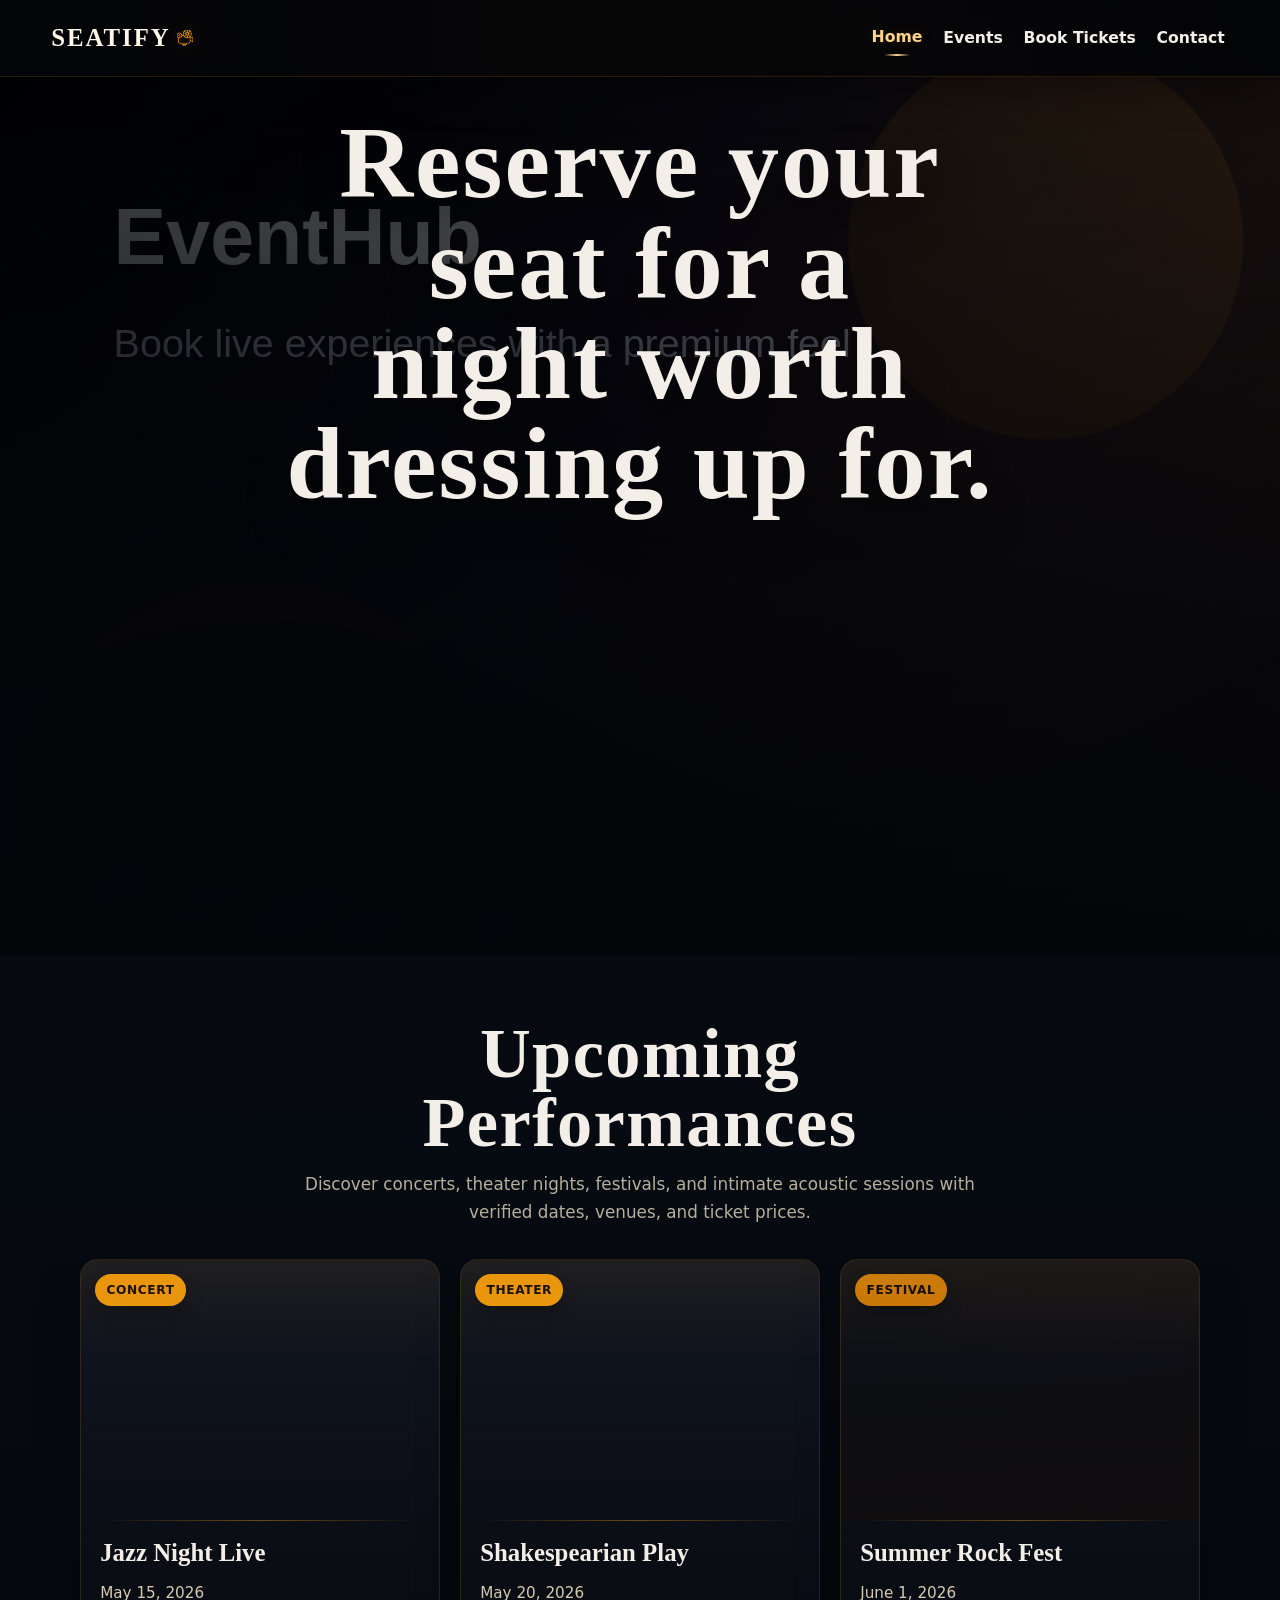
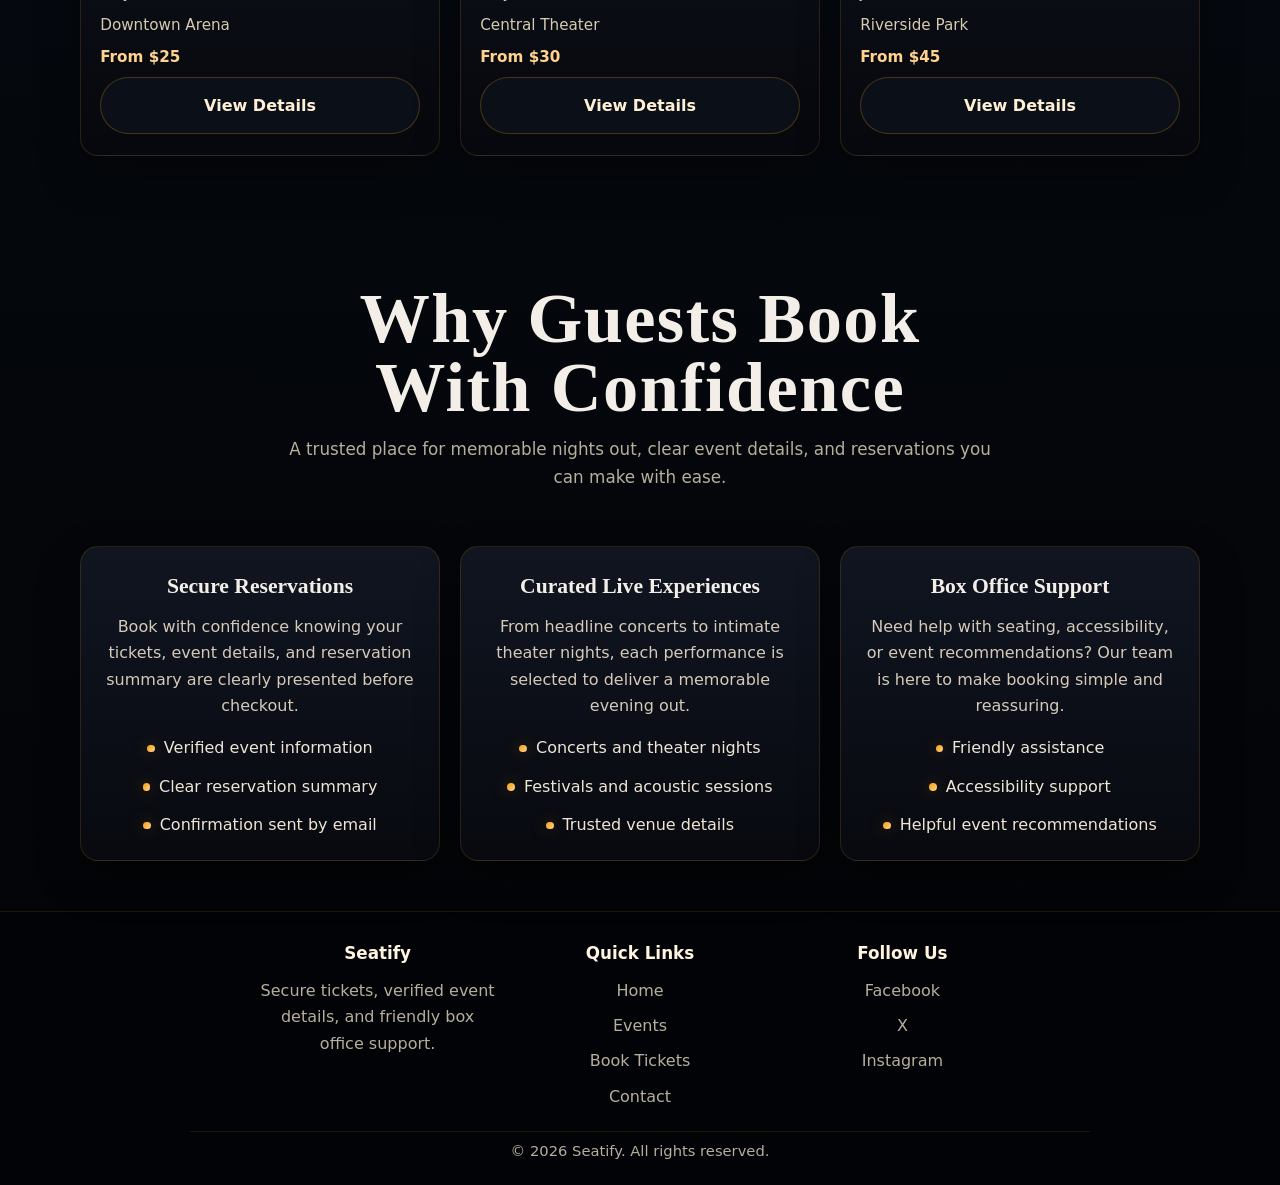
==== commit 125a15ae: "Final project updates" ====
--- a/index.html
+++ b/index.html
@@ -5,9 +5,10 @@
     <meta name="viewport" content="width=device-width, initial-scale=1.0">
     <meta
         name="description"
-        content="EventHub is a polished event booking website for concerts, theater, and festivals with responsive browsing and easy ticket booking."
+        content="Seatify is a polished event booking website for concerts, theater, and festivals with responsive browsing and easy ticket booking."
     >
-    <title>EventHub | Book Your Next Experience</title>
+    <title>Seatify | Book Your Next Experience</title>
+    <link rel="icon" type="image/png" href="images/fancy-mask.png">
     <link rel="stylesheet" href="css/styles.css">
 </head>
 <body>
@@ -16,7 +17,7 @@
     <nav class="navbar" aria-label="Primary">
         <div class="navbar-container container">
             <div class="navbar-logo">
-                <a href="index.html">EventHub</a>
+                <a href="index.html">Seatify</a>
             </div>
             <button class="nav-toggle" type="button" aria-label="Toggle navigation" aria-controls="primary-navigation" aria-expanded="false">
                 &#9776;
@@ -33,15 +34,15 @@
     <main id="main-content">
         <section class="hero">
             <video autoplay muted loop playsinline class="hero-video" poster="images/hero-poster.svg">
-                <source src="https://media.w3.org/cc0-video/flower.mp4" type="video/mp4">
+                <source src="media/hero-video.mp4" type="video/mp4">
                 Your browser does not support the video tag.
             </video>
             <div class="hero-content container">
                 <h1>Reserve your seat for a night worth dressing up for.</h1>
                 <div class="hero-copy">
                     <p>
-                        Discover concerts, theater, and special performances wrapped in a cinematic booking experience.
-                        Elegant, responsive, and designed to feel like a real venue website.
+                        Explore concerts, theater nights, festivals, and intimate acoustic sessions at one trusted place.
+                        Secure your tickets with confidence and enjoy clear event details before you buy.
                     </p>
                     <div class="hero-actions">
                         <a href="events.html" class="cta-button btn btn-primary">See Upcoming Shows</a>
@@ -49,20 +50,20 @@
                     </div>
                     <ul class="hero-stats" aria-label="Platform highlights">
                         <li>
-                            <strong>Premium</strong>
-                            <span>Venue-inspired design</span>
-                        </li>
-                        <li>
-                            <strong>4</strong>
-                            <span>Featured performances</span>
-                        </li>
-                        <li>
-                            <strong>Mobile</strong>
-                            <span>Responsive first layout</span>
-                        </li>
-                        <li>
-                            <strong>Live</strong>
-                            <span>Booking feedback</span>
+                            <strong>Secure</strong>
+                            <span>Reservations handled with care</span>
+                        </li>
+                        <li>
+                            <strong>Verified</strong>
+                            <span>Current event details</span>
+                        </li>
+                        <li>
+                            <strong>Easy</strong>
+                            <span>Quick checkout</span>
+                        </li>
+                        <li>
+                            <strong>Support</strong>
+                            <span>Friendly box office help</span>
                         </li>
                     </ul>
                 </div>
@@ -73,13 +74,13 @@
             <div class="container">
                 <div class="section-header">
                     <h2>Upcoming Performances</h2>
-                    <p class="section-subtitle">Posters, dates, and ticket prices presented like a night at the theater.</p>
+                    <p class="section-subtitle">Discover concerts, theater nights, festivals, and intimate acoustic sessions with verified dates, venues, and ticket prices.</p>
                 </div>
 
                 <div class="events-grid">
                     <article class="event-card card">
                         <div class="event-image">
-                            <img src="images/jazz-night.svg" alt="Jazz Night Live poster" loading="lazy" decoding="async">
+                            <img src="images/jazz-night.jpg" alt="Jazz Night Live saxophone performance" loading="lazy" decoding="async">
                             <span class="event-badge">Concert</span>
                         </div>
                         <div class="event-info">
@@ -87,13 +88,13 @@
                             <p class="event-date">May 15, 2026</p>
                             <p class="event-location">Downtown Arena</p>
                             <p class="event-price">From $25</p>
-                            <a href="event-details.html" class="view-details-btn btn btn-secondary">View Details</a>
-                        </div>
-                    </article>
-
-                    <article class="event-card card">
+                            <a href="jazz-night-details.html" class="view-details-btn btn btn-secondary">View Details</a>
+                        </div>
+                    </article>
+
+                    <article class="event-card event-card--theater card">
                         <div class="event-image">
-                            <img src="images/theater-play.svg" alt="Shakespearian Play poster" loading="lazy" decoding="async">
+                            <img src="images/shakespearian-play.jpg" alt="Shakespearian Play stage performance" loading="lazy" decoding="async">
                             <span class="event-badge">Theater</span>
                         </div>
                         <div class="event-info">
@@ -101,13 +102,13 @@
                             <p class="event-date">May 20, 2026</p>
                             <p class="event-location">Central Theater</p>
                             <p class="event-price">From $30</p>
-                            <a href="event-details.html" class="view-details-btn btn btn-secondary">View Details</a>
-                        </div>
-                    </article>
-
-                    <article class="event-card card">
+                            <a href="shakespearian-play-details.html" class="view-details-btn btn btn-secondary">View Details</a>
+                        </div>
+                    </article>
+
+                    <article class="event-card event-card--festival card">
                         <div class="event-image">
-                            <img src="images/rock-fest.svg" alt="Summer Rock Fest poster" loading="lazy" decoding="async">
+                            <img src="images/summer-fest.jpg" alt="Summer Rock Fest festival crowd" loading="lazy" decoding="async">
                             <span class="event-badge">Festival</span>
                         </div>
                         <div class="event-info">
@@ -115,7 +116,7 @@
                             <p class="event-date">June 1, 2026</p>
                             <p class="event-location">Riverside Park</p>
                             <p class="event-price">From $45</p>
-                            <a href="event-details.html" class="view-details-btn btn btn-secondary">View Details</a>
+                            <a href="summer-rock-fest-details.html" class="view-details-btn btn btn-secondary">View Details</a>
                         </div>
                     </article>
                 </div>
@@ -125,38 +126,38 @@
         <section class="experience-section section">
             <div class="container">
                 <div class="section-header">
-                    <h2>Why Guests Return</h2>
-                    <p class="section-subtitle">A clearer identity, stronger visuals, and a booking flow that feels polished.</p>
+                    <h2>Why Guests Book With Confidence</h2>
+                    <p class="section-subtitle">A trusted place for memorable nights out, clear event details, and reservations you can make with ease.</p>
                 </div>
 
                 <div class="experience-grid">
                     <article class="feature-card card">
-                        <h3>House-style presentation</h3>
-                        <p>Every section now feels curated, from the hero down to the event poster cards.</p>
+                        <h3>Secure Reservations</h3>
+                        <p>Book with confidence knowing your tickets, event details, and reservation summary are clearly presented before checkout.</p>
                         <ul class="feature-list">
-                            <li>Warm cinematic contrast</li>
-                            <li>Poster-inspired cards</li>
-                            <li>Big visual hierarchy</li>
+                            <li>Verified event information</li>
+                            <li>Clear reservation summary</li>
+                            <li>Confirmation sent by email</li>
                         </ul>
                     </article>
 
                     <article class="feature-card card">
-                        <h3>Better booking feedback</h3>
-                        <p>Forms feel immediate and reassuring, with clear validation and live price updates.</p>
+                        <h3>Curated Live Experiences</h3>
+                        <p>From headline concerts to intimate theater nights, each performance is selected to deliver a memorable evening out.</p>
                         <ul class="feature-list">
-                            <li>Inline validation</li>
-                            <li>Live booking totals</li>
-                            <li>Friendly confirmations</li>
+                            <li>Concerts and theater nights</li>
+                            <li>Festivals and acoustic sessions</li>
+                            <li>Trusted venue details</li>
                         </ul>
                     </article>
 
                     <article class="feature-card card">
-                        <h3>Responsive by design</h3>
-                        <p>The layout scales smoothly from a small phone screen to a desktop presentation view.</p>
+                        <h3>Box Office Support</h3>
+                        <p>Need help with seating, accessibility, or event recommendations? Our team is here to make booking simple and reassuring.</p>
                         <ul class="feature-list">
-                            <li>Flexible grids</li>
-                            <li>Accessible controls</li>
-                            <li>Mobile-first spacing</li>
+                            <li>Friendly assistance</li>
+                            <li>Accessibility support</li>
+                            <li>Helpful event recommendations</li>
                         </ul>
                     </article>
                 </div>
@@ -168,8 +169,8 @@
         <div class="container">
             <div class="footer-content">
                 <div class="footer-section">
-                    <h4>EventHub</h4>
-                    <p>Your gateway to unforgettable experiences.</p>
+                    <h4>Seatify</h4>
+                    <p>Secure tickets, verified event details, and friendly box office support.</p>
                 </div>
                 <div class="footer-section">
                     <h4>Quick Links</h4>
@@ -190,7 +191,7 @@
                 </div>
             </div>
             <div class="footer-bottom">
-                <p>&copy; 2026 EventHub. All rights reserved.</p>
+                <p>&copy; 2026 Seatify. All rights reserved.</p>
             </div>
         </div>
     </footer>
@@ -198,3 +199,4 @@
     <script src="js/script.js"></script>
 </body>
 </html>
+
--- a/css/styles.css
+++ b/css/styles.css
@@ -156,6 +156,9 @@
 }
 
 .navbar-logo a {
+    display: inline-flex;
+    align-items: center;
+    gap: 0.42rem;
     font-family: Georgia, "Times New Roman", serif;
     font-size: 1.55rem;
     font-weight: 700;
@@ -166,13 +169,11 @@
 
 .navbar-logo a::after {
     content: "";
-    display: inline-block;
-    width: 0.5rem;
-    height: 0.5rem;
-    margin-left: 0.45rem;
-    border-radius: 999px;
-    background: linear-gradient(135deg, var(--accent), #ffd18b);
-    box-shadow: 0 0 18px rgba(245, 158, 11, 0.45);
+    display: block;
+    width: 0.95rem;
+    height: 0.95rem;
+    background: url("../images/fancy-mask.png") center/contain no-repeat;
+    filter: drop-shadow(0 0 10px rgba(245, 158, 11, 0.35));
 }
 
 .nav-toggle {
@@ -234,19 +235,17 @@
 .nav-link {
     display: block;
     padding: 0.7rem 1rem;
-    border-radius: 999px;
     color: var(--text);
     font-size: 0.98rem;
     font-weight: 700;
     text-align: center;
-    transition: color 0.2s ease, background-color 0.2s ease, transform 0.2s ease, border-color 0.2s ease;
+    transition: color 0.2s ease, transform 0.2s ease, border-color 0.2s ease;
     position: relative;
 }
 
 .nav-link:hover,
 .nav-link.active {
     color: #ffd48a;
-    background: rgba(245, 158, 11, 0.12);
     transform: translateY(-1px);
 }
 
@@ -270,7 +269,7 @@
 }
 
 .nav-link.active {
-    box-shadow: inset 0 0 0 1px rgba(245, 158, 11, 0.14);
+    text-shadow: 0 0 12px rgba(245, 158, 11, 0.16);
 }
 
 .hero {
@@ -290,8 +289,8 @@
     height: 100%;
     object-fit: cover;
     z-index: -2;
-    opacity: 0.42;
-    filter: saturate(0.85) contrast(1.08) brightness(0.75);
+    opacity: 0.88;
+    filter: saturate(0.9) contrast(1.06) brightness(0.88);
 }
 
 .hero::before {
@@ -309,7 +308,7 @@
     position: absolute;
     inset: 0;
     z-index: -1;
-    background: linear-gradient(180deg, transparent 0%, rgba(5, 7, 12, 0.62) 100%);
+    background: linear-gradient(180deg, transparent 0%, rgba(5, 7, 12, 0.34) 100%);
 }
 
 .hero-content {
@@ -460,7 +459,10 @@
 
 .hero-stats li {
     padding: 1rem 1rem 0.95rem;
-    text-align: left;
+    text-align: center;
+    display: flex;
+    flex-direction: column;
+    align-items: center;
 }
 
 .hero-stats strong {
@@ -480,7 +482,15 @@
 }
 
 .page-hero-tight {
-    padding-bottom: 0;
+    padding-bottom: 0.4rem;
+}
+
+.page-hero-spaced {
+    padding-bottom: 1.8rem;
+}
+
+.detail-page-section {
+    padding-top: 1.1rem;
 }
 
 .page-hero h1,
@@ -502,7 +512,7 @@
 }
 
 .page-hero-tight .section-subtitle {
-    margin-top: 0.7rem;
+    margin-top: 0.55rem;
 }
 
 .events-grid,
@@ -584,15 +594,23 @@
 }
 
 .event-card.is-hidden {
-    max-height: 0;
-    margin: 0;
-    opacity: 0;
-    pointer-events: none;
+    display: none;
 }
 
 .event-image {
     position: relative;
     overflow: hidden;
+}
+
+.event-card--festival .event-image::after {
+    content: "";
+    position: absolute;
+    inset: 0;
+    background:
+        linear-gradient(180deg, rgba(15, 7, 4, 0.12) 0%, rgba(77, 25, 5, 0.24) 55%, rgba(245, 103, 19, 0.28) 100%),
+        linear-gradient(135deg, rgba(245, 158, 11, 0.12) 0%, rgba(249, 115, 22, 0.22) 100%);
+    mix-blend-mode: multiply;
+    pointer-events: none;
 }
 
 .event-image img {
@@ -602,9 +620,37 @@
     transition: transform 0.45s ease, filter 0.45s ease;
 }
 
+.event-card--festival .event-image img {
+    filter: saturate(1.15) contrast(1.08) brightness(0.92) sepia(0.28) hue-rotate(-10deg);
+}
+
+.event-card--theater .event-image img {
+    filter: saturate(1.12) contrast(1.06) brightness(0.92) sepia(0.22) hue-rotate(-18deg);
+}
+
+.event-card--acoustic .event-image img {
+    filter: saturate(1.1) contrast(1.06) brightness(0.92) sepia(0.2) hue-rotate(-14deg);
+}
+
 .event-card:hover .event-image img {
     transform: scale(1.05);
     filter: saturate(1.08) contrast(1.02);
+}
+
+.event-card--festival:hover .event-image img {
+    filter: saturate(1.2) contrast(1.05) brightness(0.9) sepia(0.34) hue-rotate(-8deg);
+}
+
+.event-card--theater:hover .event-image img {
+    filter: saturate(1.16) contrast(1.08) brightness(0.9) sepia(0.28) hue-rotate(-14deg);
+}
+
+.event-card--acoustic:hover .event-image img {
+    filter: saturate(1.14) contrast(1.08) brightness(0.9) sepia(0.24) hue-rotate(-10deg);
+}
+
+.detail-media--acoustic img {
+    filter: saturate(1.08) contrast(1.04) brightness(0.94) sepia(0.18) hue-rotate(-12deg);
 }
 
 .event-badge {
@@ -677,6 +723,10 @@
     width: 100%;
 }
 
+.feature-card {
+    text-align: center;
+}
+
 .feature-card h3,
 .contact-card h3,
 .booking-summary h2,
@@ -703,23 +753,30 @@
     display: grid;
     gap: 0.75rem;
     margin-top: 1rem;
+    justify-items: center;
 }
 
 .feature-list li,
 .detail-list li {
     position: relative;
-    padding-left: 1.25rem;
+    padding-left: 0;
     color: #efe5d5;
+}
+
+.feature-list li {
+    display: flex;
+    align-items: center;
+    justify-content: center;
+    gap: 0.55rem;
 }
 
 .feature-list li::before,
 .detail-list li::before {
     content: "";
-    position: absolute;
-    left: 0;
-    top: 0.62rem;
+    position: static;
     width: 0.48rem;
     height: 0.48rem;
+    flex: 0 0 auto;
     border-radius: 999px;
     background: linear-gradient(135deg, #f59e0b, #ffd38f);
     box-shadow: 0 0 16px rgba(245, 158, 11, 0.35);
@@ -727,6 +784,7 @@
 
 .detail-layout {
     margin-top: 2rem;
+    margin-bottom: 2.5rem;
 }
 
 .detail-media {
@@ -734,11 +792,13 @@
     border-radius: var(--radius-lg);
     border: 1px solid rgba(245, 158, 11, 0.16);
     box-shadow: var(--shadow-lg);
+    width: 100%;
+    min-height: 280px;
 }
 
 .detail-media img {
     width: 100%;
-    min-height: 280px;
+    height: 100%;
     object-fit: cover;
 }
 
@@ -975,6 +1035,8 @@
     gap: 1.4rem;
     width: min(100%, 900px);
     margin: 0 auto;
+    justify-items: center;
+    text-align: center;
 }
 
 .footer-section h4 {
@@ -1110,6 +1172,18 @@
         padding: 4rem 0;
     }
 
+    .page-hero-tight {
+        padding: 2.2rem 0 0.9rem;
+    }
+
+    .page-hero-spaced {
+        padding-bottom: 2.8rem;
+    }
+
+    .detail-page-section {
+        padding-top: 1.75rem;
+    }
+
     .section--tight,
     .page-section-tight {
         padding-top: 0;
@@ -1141,6 +1215,7 @@
     .detail-layout {
         grid-template-columns: minmax(0, 1.28fr) minmax(320px, 0.72fr);
         align-items: start;
+        margin-bottom: 3rem;
     }
 
     .footer-content {
@@ -1153,6 +1228,7 @@
 
     .footer-section {
         width: 100%;
+        text-align: center;
     }
 }
 
@@ -1177,6 +1253,31 @@
 }
 
 @media (max-width: 639.98px) {
+    .navbar-container {
+        display: grid;
+        grid-template-columns: 1fr auto;
+        grid-template-areas:
+            "brand toggle"
+            "menu menu";
+        align-items: center;
+        column-gap: 0.85rem;
+    }
+
+    .navbar-logo {
+        grid-area: brand;
+        margin-right: 0;
+    }
+
+    .nav-toggle {
+        grid-area: toggle;
+        justify-self: end;
+        margin-left: 0;
+    }
+
+    .nav-menu {
+        grid-area: menu;
+    }
+
     .hero {
         min-height: 69vh;
         padding: 1.1rem 0 2.05rem;
@@ -1200,6 +1301,15 @@
         padding: 1rem;
     }
 
+    .booking-form,
+    .contact-form,
+    .booking-summary,
+    .contact-card {
+        width: calc(100% - 1.1rem);
+        margin-left: auto;
+        margin-right: auto;
+    }
+
     .footer-content {
         gap: 1.1rem;
     }
@@ -1207,6 +1317,10 @@
     .section--tight,
     .page-section-tight {
         padding-top: 0;
+    }
+
+    .detail-page-section {
+        padding-top: 0.9rem;
     }
 }
 
